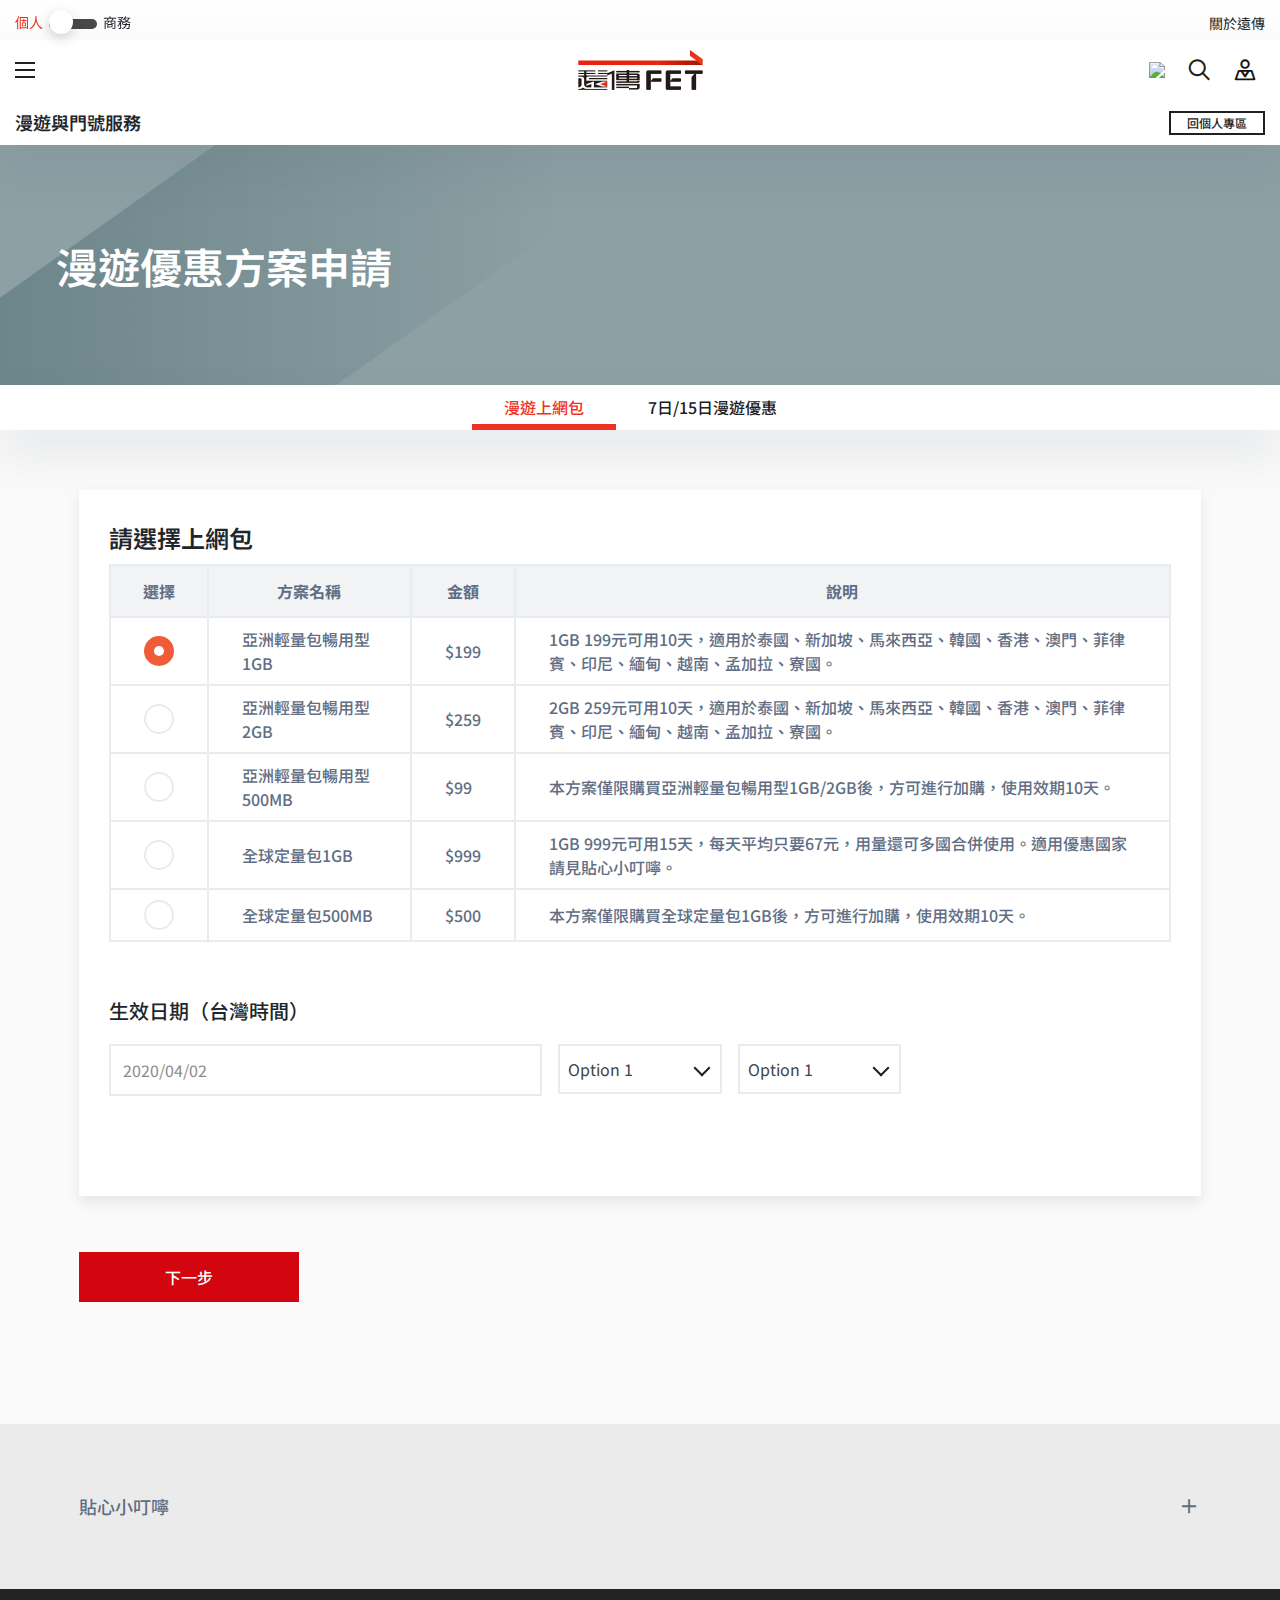
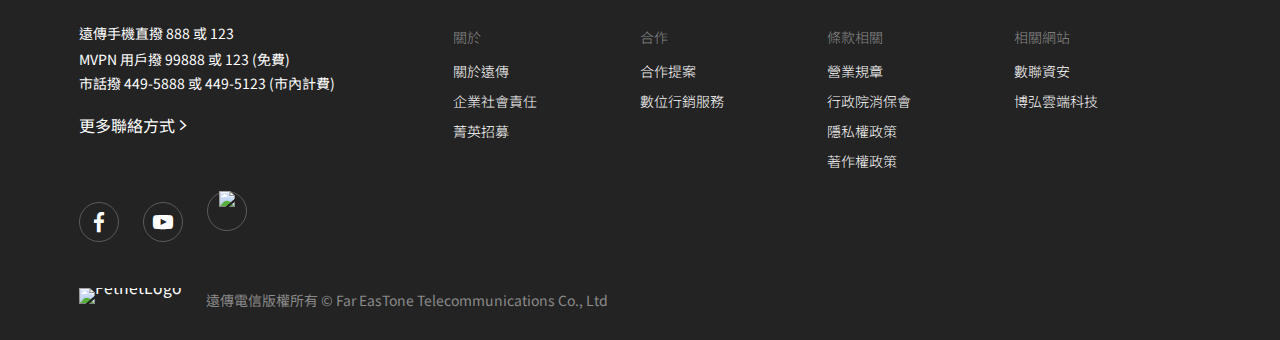
==== e-service/roamingApplyInitPage.html @ ac542a7b "add content" ====
<!DOCTYPE html>
<html lang="en">
  <head>
    <meta charset="UTF-8"/>
    <meta name="viewport" content="width=device-width, initial-scale=1.0"/>
    <meta http-equiv="X-UA-Compatible" content="ie=edge"/>
    <link rel="stylesheet" href="../css/lib.css"/>
    <link rel="stylesheet" href="../css/main.css"/>
    <link rel="stylesheet" href="../css/loader.css"/>
  </head>
  <body>
    <header style="" class="fui-header is-fixed">
      <div class="fui-control-bar">
        <div class="fui-container">
          <div class="left">
            <label class="fui-switch">
              <input type="checkbox" name="is_business" value="1"/>
              <div class="content"><span class="off">個人</span><span class="on">商務</span></div>
            </label>
          </div>
          <div class="right"><a href="/">關於遠傳</a></div>
        </div>
      </div>
      <nav role="navigation" aria-label="main navigation" class="fui-navbar has-shadow is-spaced">
        <div class="fui-container">
          <div class="fui-navbar-menu">
            <div class="navbar-left">
              <button id="menu-trigger" tabindex="0" class="menu-trigger"><span></span><span></span><span></span></button>
            </div>
            <div class="navbar-center"><a id="brand" href="/ebu/index" class="navbar-item brand"><img src="/resources/common/images/fetnet-logo.png" alt=""/></a></div>
            <div class="navbar-right">
              <button class="navbar-item d-none d-md-inline-block"><img src="./resources/common/images/e-store.svg" width="28"/></button>
              <button id="search-trigger" class="navbar-item"><i class="icon-search"></i></button>
              <div to="/index" class="navbar-item d-none d-md-inline-block">
                <div class="fui-dropdown is-right is-top">
                  <button aria-haspopup="true" aria-expanded="false" aria-label="&lt;i class=&quot;icon-member-ebu&quot;&gt;&lt;/i&gt;" class="fui-dropdown-item"><span><i class="icon-member-ebu"></i></span></button>
                  <div role="menu" tabindex="-1" class="fui-menu">
                    <div class="menu-wrapper"><a role="button" href="/ebu/business-login" class="fui-item active"><span class="content">企業登入</span></a><a role="button" href="/" class="fui-item active"><span class="content">企業郵件</span></a><a role="button" href="/" class="fui-item active"><span class="content">Office365</span></a><a role="button" href="/ebu/product/smart-wifi" class="fui-item active"><span class="content">企業光纖</span></a><a role="button" href="/" class="fui-item active"><span class="content">域名服務</span></a><a role="button" href="/" class="fui-item active"><span class="content">網路流量</span></a></div>
                  </div>
                </div>
              </div>
            </div>
          </div>
        </div>
      </nav>
      <div role="menu" tabindex="-1" aria-labelledby="search-trigger" class="fui-search-panel">
        <div class="fui-search-header">
          <div class="fui-container">
            <button class="close"><i class="icon-close"></i></button>
          </div>
        </div>
        <div class="fui-search-body">
          <div class="fui-container">
            <div class="MuiGrid-root MuiGrid-container MuiGrid-justify-xs-center">
              <div class="MuiGrid-root MuiGrid-item MuiGrid-grid-xs-12 MuiGrid-grid-sm-12 MuiGrid-grid-md-10">
                <div class="keyword-input-container">
                  <h2>想要找什麼？</h2>
                  <div style="width: 100%; position: relative;">
                    <div class="fui-input-group is-keyword">
                      <div class="fui-input">
                        <input role="combobox" aria-autocomplete="list" aria-expanded="false" autocomplete="off" type="text" placeholder="立即搜尋 IOT" value=""/>
                      </div>
                      <div class="fui-action">
                        <button class="fui-button is-primary"><span class="text">搜尋</span></button>
                      </div>
                    </div>
                  </div>
                </div>
                <div class="search-helper"><a href="/" class="search-item"><img src="/resources/common/images/feedback.png" alt="線上問題反應"/>
                    <div class="text">線上問題反應</div></a><a href="/ebu/help-center?tab=ebu" class="search-item"><img src="/resources/common/images/help-center.png" alt="幫助中心"/>
                    <div class="text">幫助中心</div></a><a href="/" class="search-item"><img src="/resources/common/images/5G.png" alt="5G 白皮書"/>
                    <div class="text">5G 白皮書</div></a></div>
                <h5 class="mb-2">常用關鍵字</h5><a role="button" href="/search?keyword=人力管理" class="fui-button is-label">人力管理</a><a role="button" href="/search?keyword=雲端辦公室" class="fui-button is-label">雲端辦公室</a><a role="button" href="/search?keyword=5G" class="fui-button is-label">5G</a><a role="button" href="/search?keyword=精準行銷" class="fui-button is-label">精準行銷</a><a role="button" href="/search?keyword=顧客關係管理" class="fui-button is-label">顧客關係管理</a><a role="button" href="/search?keyword=雲端儲存" class="fui-button is-label">雲端儲存</a><a role="button" href="/search?keyword=企業節費電話" class="fui-button is-label">企業節費電話</a><a role="button" href="/search?keyword=開店" class="fui-button is-label">開店</a><a role="button" href="/search?keyword=數位轉型" class="fui-button is-label">數位轉型</a><a role="button" href="/search?keyword=企業轉型" class="fui-button is-label">企業轉型</a><a role="button" href="/search?keyword=企業VPN" class="fui-button is-label">企業VPN</a><a role="button" href="/search?keyword=雲端整合" class="fui-button is-label">雲端整合</a><a role="button" href="/search?keyword=行動化平台" class="fui-button is-label">行動化平台</a><a role="button" href="/search?keyword=資訊安全" class="fui-button is-label">資訊安全</a>
              </div>
            </div>
          </div>
        </div>
        <div class="fui-search-footer"><a href="/">聯絡客服</a><span class="inline-divider"></span><a href="/">網站地圖</a></div>
      </div>
      <div role="menu" tabindex="-1" aria-labelledby="menu-trigger" class="fui-sidebar">
        <div class="sidebar-header">
          <div class="close"></div>
          <label class="fui-switch">
            <input type="checkbox" name="is_business" value="1"/>
            <div class="content"><span class="off">個人</span><span class="on">商務</span></div>
          </label>
        </div>
        <div class="user-section">
          <div class="avatar"><img src="/resources/common/images/ebu-avatar.png" alt="login-avatar"/></div><a href="/"><span class="subtitle">登入 / 註冊</span></a>
        </div>
        <div class="entrance">
          <div class="entrance-item"><a role="button" href="/">
              <div class="icon"><img src="/resources/common/images/office-365.png" alt="Office 365"/></div>
              <div class="text">Office 365</div></a></div>
          <div class="entrance-item"><a role="button" href="/ebu/product/smart-wifi">
              <div class="icon"><img src="/resources/common/images/optical-fiber.png" alt="企業光纖"/></div>
              <div class="text">企業光纖</div></a></div>
          <div class="entrance-item"><a role="button" href="/">
              <div class="icon"><img src="/resources/common/images/domain-name.png" alt="域名服務"/></div>
              <div class="text">域名服務</div></a></div>
          <div class="entrance-item"><a role="button" href="/">
              <div class="icon"><img src="/resources/common/images/network-traffic.png" alt="網路流量"/></div>
              <div class="text">網路流量</div></a></div>
        </div>
        <div class="menu">
          <div class="item is-collapse">
            <div class="menu-header">
              <div class="content">微型店家解決方案</div>
              <div class="action"><i class="icon-chevron-down"></i></div>
            </div>
            <div class="menu-content"><a href="//" to="//" class="fui-item">想擴展</a><a href="//" to="//" class="fui-item">想轉型</a><a href="//" to="//" class="fui-item">想省錢</a></div>
          </div>
          <div class="item is-collapse">
            <div class="menu-header">
              <div class="content">中型企業解決方案</div>
              <div class="action"><i class="icon-chevron-down"></i></div>
            </div>
            <div class="menu-content"><a href="/" class="fui-item">跨國零距離溝通</a><a href="/" class="fui-item">儲存成長中的資料</a><a href="/" class="fui-item">打造安全的數位環境</a><a href="/" class="fui-item">精準行銷理想的客戶</a></div>
          </div>
          <div class="item is-collapse">
            <div class="menu-header">
              <div class="content">大型企業解決方案</div>
              <div class="action"><i class="icon-chevron-down"></i></div>
            </div>
            <div class="menu-content"><a href="/" class="fui-item">企業上雲超靈活</a><a href="/" class="fui-item">企業資安再進化</a><a href="/" class="fui-item">萬物聯網現商機</a></div>
          </div>
          <div class="item is-collapse">
            <div class="menu-header">
              <div class="content">公部門解決方案</div>
              <div class="action"><i class="icon-chevron-down"></i></div>
            </div>
            <div class="menu-content"><a href="/" class="fui-item">構築樂活低碳智慧城市</a><a href="/" class="fui-item">用物聯網連結智慧政府</a><a href="/" class="fui-item">形塑資安的銅牆鐵壁</a></div>
          </div>
          <div class="item is-collapse">
            <div class="menu-header">
              <div class="content">產品與服務</div>
              <div class="action"><i class="icon-chevron-down"></i></div>
            </div>
            <div class="menu-content"><a href="/" class="fui-item">網路</a><a href="/ebu/product/call-service" class="fui-item">語音</a><a href="/" class="fui-item">行動電話</a><a href="/" class="fui-item">資訊安全</a><a href="/" class="fui-item">企業雲端</a><a href="/" class="fui-item">軟體應用</a></div>
          </div><a href="/ebu/tech" class="item">
            <div class="menu-header">
              <div class="content">趨勢觀點</div>
            </div></a>
          <div class="item is-collapse">
            <div class="menu-header">
              <div class="content">幫助中心</div>
              <div class="action"><i class="icon-chevron-down"></i></div>
            </div>
            <div class="menu-content"><a href="/help-center?tab=ebu" class="fui-item">總覽</a><a href="/help-center/ebu/download" class="fui-item">文件下載</a><a href="/help-center/ebu/service" class="fui-item">企客服務</a><a href="/help-center/ebu/faq" class="fui-item">常見問題</a><a href="/help-center?tab=contact" class="fui-item">聯絡我們</a></div>
          </div><a href="/" class="item">
            <div class="menu-header">
              <div class="content">5G</div>
            </div></a><a href="/ebu/promotion" class="item">
            <div class="menu-header">
              <div class="content">優惠</div>
            </div></a>
        </div>
        <div class="menu-footer">
          <div role="button" class="fui-item"><img src="/resources/common/images/success-case.png" alt="看更多成功案例"/><span class="content">看更多成功案例</span></div>
          <div role="button" class="fui-item"><img src="/resources/common/images/about-info.png" alt="關於遠傳"/><span class="content">關於遠傳</span></div><a role="button" href="/" class="fui-item"><img src="/resources/common/images/global.png" alt="English"/><span class="content">English</span></a>
        </div>
        <div class="section-promotion-5"><a href="/" style="background-image: url(&quot;/resources/ebu/images/ebu-medium-ad-01-600x260.jpg&quot;);">
            <div class="desktop">
              <h3>遠傳企業Office 365 輕享方案</h3>
              <h6>最殺的價格、超彈性的付費、完整雲端行動辦公 遠傳一次幫你搞定！</h6>
              <div class="promotion-button"><span class="text">了解 Office 365 輕享</span></div>
            </div>
            <div class="mobile">
              <h3>遠傳企業Office 365 輕享方案</h3>
              <h6>最殺的價格、超彈性的付費、完整雲端行動辦公 遠傳一次幫你搞定！</h6>
              <div class="promotion-button"><span class="text">了解 Office 365 輕享</span></div>
            </div></a></div>
      </div>
      <div role="menu" tabindex="-1" aria-labelledby="menu-trigger" class="fui-menu-container">
        <div class="fui-menu-header">
          <div class="fui-container"><a href="/ebu/index" class="navbar-item brand"><img src="/resources/common/images/fetnet-logo.png" alt=""/></a>
            <button class="close"><i class="icon-close"></i></button>
          </div>
        </div>
        <div class="fui-menu-body">
          <div class="fui-container">
            <div class="MuiGrid-root MuiGrid-container">
              <div class="MuiGrid-root menu-header MuiGrid-item MuiGrid-grid-md-2">
                <div class="menu-content">
                  <div class="list">
                    <div role="button" data-menu-index="0" class="fui-item paded is-active"><span class="content">解決方案</span></div>
                    <div role="button" data-menu-index="1" class="fui-item paded"><span class="content">產品與服務</span></div>
                    <div role="button" class="fui-item paded"><span class="content">趨勢觀點</span></div>
                    <div role="button" data-menu-index="3" class="fui-item paded"><span class="content">幫助中心</span></div>
                    <div role="button" class="fui-item paded"><span class="content">5G</span></div>
                    <div role="button" class="fui-item paded"><span class="content">優惠</span></div>
                  </div>
                </div>
                <div class="menu-action">
                  <div role="button" class="fui-item"><img src="/resources/common/images/success-case.png" alt="看更多成功案例"/><span class="content">看更多成功案例</span></div>
                </div>
              </div>
              <div data-menu-index="0" class="MuiGrid-root menu-body MuiGrid-item MuiGrid-grid-sm-10 MuiGrid-grid-md-8 MuiGrid-grid-lg-8 MuiGrid-grid-xl-8">
                <div class="menu-content">
                  <div class="MuiGrid-root MuiGrid-container MuiGrid-spacing-xs-2">
                    <div class="MuiGrid-root MuiGrid-item MuiGrid-grid-md-3">
                      <h6>微型店家</h6><a role="button" href="/content/ebu/tw/solution/micro-business/micro-business.html" class="fui-item item"><span class="content">頭家輕鬆配</span></a>
                    </div>
                    <div class="MuiGrid-root MuiGrid-item MuiGrid-grid-md-3">
                      <h6>中型企業</h6><a role="button" href="/content/ebu/tw/solution/enterprise-cloud-solution.html" class="fui-item item"><span class="content">雲端我最行</span></a><a role="button" href="/content/ebu/tw/solution/enterprise-aem-solution.html" class="fui-item item"><span class="content">通訊好夥伴</span></a><a role="button" href="/content/ebu/tw/solution/enterprise-solutions-service.html" class="fui-item item"><span class="content">智慧未來館</span></a><a role="button" href="/content/ebu/tw/solution/enterprise-data-service.html" class="fui-item item"><span class="content">數據領航家</span></a>
                    </div>
                    <div class="MuiGrid-root MuiGrid-item MuiGrid-grid-md-3">
                      <h6>大型企業</h6><a role="button" href="/content/ebu/tw/solution/large-enterprise/l3/large-enterprise-iot/IoT-intro.html" class="fui-item item"><span class="content">擁抱物聯網</span></a><a role="button" href="/content/ebu/tw/solution/enterprise-aem-solution.html" class="fui-item item"><span class="content">企業資通訊解決方案</span></a><a role="button" href="/content/ebu/tw/product/security/security_product-l31.html" class="fui-item item"><span class="content">企業資安金鐘罩</span></a><a role="button" href="/content/ebu/tw/solution/enterprise-cloud-solution.html" class="fui-item item"><span class="content">新世代雲端管理</span></a>
                    </div>
                    <div class="MuiGrid-root MuiGrid-item MuiGrid-grid-md-3">
                      <h6>公部門</h6><a role="button" href="/content/ebu/tw/solution/public-sector-solutions.html" class="fui-item item"><span class="content">打造智慧城市</span></a><a role="button" href="/content/ebu/tw/solution/large-enterprise/l3/large-enterprise-iot/IoT-intro.html" class="fui-item item"><span class="content">用物聯網連結智慧政府</span></a><a role="button" href="/content/ebu/tw/product/security/security_product-l31.html" class="fui-item item"><span class="content">形塑資安的銅牆鐵壁</span></a>
                    </div>
                  </div>
                  <div class="fui-card-container mt-5 pt-5">
                    <h6 class="mb-2">主題企劃</h6>
                    <div class="fui-cards four-card is-flat">
                      <div class="fui-card box is-blue"><a href="/ebu/solution" class="fui-card-action">
                          <div class="fui-card-caption">
                            <div class="icon"><img src="/resources/common/images/new-home.png" width="80" alt=""/></div>
                            <div class="fui-card-content">
                              <h4 class="fui-card-title">策劃您的第一間店</h4>
                            </div>
                          </div></a></div>
                      <div class="fui-card box is-business"><a href="#" class="fui-card-action">
                          <div class="fui-card-caption">
                            <div class="icon"><img src="/resources/common/images/smart-office.png" width="80" alt=""/></div>
                            <div class="fui-card-content">
                              <h4 class="fui-card-title">未來辦公室提案</h4>
                            </div>
                          </div></a></div>
                      <div class="fui-card box is-navy"><a href="#" class="fui-card-action">
                          <div class="fui-card-caption">
                            <div class="icon"><img src="/resources/common/images/aiot.png" width="80" alt=""/></div>
                            <div class="fui-card-content">
                              <h4 class="fui-card-title">大人物策略定製</h4>
                            </div>
                          </div></a></div>
                      <div class="fui-card box is-gray"><a href="#" class="fui-card-action">
                          <div class="fui-card-caption">
                            <div class="icon"><img src="/resources/common/images/5-g.png" width="80" alt=""/></div>
                            <div class="fui-card-content">
                              <h4 class="fui-card-title">5G試驗場域</h4>
                            </div>
                          </div></a></div>
                    </div>
                  </div>
                </div>
              </div>
              <div data-menu-index="1" class="MuiGrid-root menu-body MuiGrid-item MuiGrid-grid-sm-10 MuiGrid-grid-md-10 MuiGrid-grid-lg-8 MuiGrid-grid-xl-10 d-none">
                <div class="menu-content">
                  <div class="MuiGrid-root MuiGrid-container MuiGrid-spacing-xs-2">
                    <div class="MuiGrid-root mb-2 MuiGrid-item MuiGrid-grid-md-4">
                      <h6>行動服務</h6><a role="button" href="/content/ebu/tw/product/mobile_product/mobile_product-l3/volte/volte-vowifi-intro.html" class="fui-item item"><span class="content">VoLTE/VoWiFi商務一網通</span></a><a role="button" href="/content/ebu/tw/product/mobile_product/mobile_product-l3/mvpn/mvpn-intro.html" class="fui-item item"><span class="content">MVPN行動企業群組</span></a><a role="button" href="/content/ebu/tw/product/mobile_product/mobile_product-l3/wvpn.html" class="fui-item item"><span class="content">行動數據網路</span></a><a role="button" href="/content/ebu/tw/product/mobile_product/mobile_product-l3/fet-uc/fet-uc-intro.html" class="fui-item item"><span class="content">遠傳分享通</span></a><a role="button" href="/content/ebu/tw/product/mobile_product/mobile_product-l3/sms/sms-intro.html" class="fui-item item"><span class="content">企業簡訊</span></a><a role="button" href="/content/ebu/tw/sitemap.html" class="fui-item more"><span class="content">更多產品</span><span class="extra"><i class="icon-chevron-right"></i></span></a>
                    </div>
                    <div class="MuiGrid-root mb-2 MuiGrid-item MuiGrid-grid-md-4">
                      <h6>固網服務</h6><a role="button" href="/content/ebu/tw/product/broadband_product/broadband.html" class="fui-item item"><span class="content">寬頻上網</span></a><a role="button" href="/content/ebu/tw/product/broadband_product/voice.html" class="fui-item item"><span class="content">語音服務</span></a><a role="button" href="/content/ebu/tw/product/broadband_product/data-circuit.html" class="fui-item item"><span class="content">數據電路</span></a><a role="button" href="/content/ebu/tw/product/broadband_product/virtual-network2.html" class="fui-item item"><span class="content">虛擬網路</span></a><a role="button" href="/content/ebu/tw/product/broadband_product/network.html" class="fui-item item"><span class="content">網路服務</span></a><a role="button" href="/content/ebu/tw/sitemap.html" class="fui-item more"><span class="content">更多產品</span><span class="extra"><i class="icon-chevron-right"></i></span></a>
                    </div>
                    <div class="MuiGrid-root mb-2 MuiGrid-item MuiGrid-grid-md-4">
                      <h6>企業雲總覽</h6><a role="button" href="/content/ebu/tw/product/cloud_product/cloud/cloud-aws.html" class="fui-item item"><span class="content">遠傳AWS雲端服務</span></a><a role="button" href="/content/ebu/tw/product/cloud_product/cloud/cloud-bigdata/cloud-bigdata-intro.html" class="fui-item item"><span class="content">遠傳AWS-大數據服務</span></a><a role="button" href="/content/ebu/tw/product/cloud_product/cloud/cloud-devops/cloud-devops-intro.html" class="fui-item item"><span class="content">遠傳AWS-DevOps服務</span></a><a role="button" href="/content/ebu/tw/product/cloud_product/cloud/cloud-azure/cloud-azure-intro.html" class="fui-item item"><span class="content">遠傳Azure雲端服務</span></a><a role="button" href="/content/ebu/tw/product/cloud_product/cloud/cloud-azurestack/cloud-azurestack-intro.html" class="fui-item item"><span class="content">遠傳Azure Stack雲端服務</span></a><a role="button" href="/content/ebu/tw/sitemap.html" class="fui-item more"><span class="content">更多產品</span><span class="extra"><i class="icon-chevron-right"></i></span></a>
                    </div>
                    <div class="MuiGrid-root mb-2 MuiGrid-item MuiGrid-grid-md-4">
                      <h6>雲端軟體與應用</h6><a role="button" href="/content/ebu/tw/product/cloud_product/saas/office365/office365-intro.html" class="fui-item item"><span class="content">遠傳企業Office 365</span></a><a role="button" href="/content/ebu/tw/product/cloud_product/saas/cloud-confcall/cloud-confcall-intro.html" class="fui-item item"><span class="content">雲端電話/網路會議</span></a><a role="button" href="/content/ebu/tw/product/cloud_product/saas/cloud-safe/cloud-safe-intro.html" class="fui-item item"><span class="content">雲端資安保全</span></a><a role="button" href="/content/ebu/tw/product/cloud_product/saas/cloud-video/cloud-video-intro.html" class="fui-item item"><span class="content">視訊會議雲</span></a><a role="button" href="/content/ebu/tw/product/cloud_product/saas/cloud-soc/cloud-soc-intro.html" class="fui-item item"><span class="content">資安保全服務SOC</span></a><a role="button" href="/content/ebu/tw/sitemap.html" class="fui-item more"><span class="content">更多產品</span><span class="extra"><i class="icon-chevron-right"></i></span></a>
                    </div>
                    <div class="MuiGrid-root mb-2 MuiGrid-item MuiGrid-grid-md-4">
                      <h6>物聯網</h6><a role="button" href="/content/ebu/tw/product/IOT/IOT_L3/iot-motor/iot-motor-intro.html" class="fui-item item"><span class="content">智慧車聯</span></a><a role="button" href="/content/ebu/tw/product/IOT/IOT_L3/iot-building/iot-building-intro.html" class="fui-item item"><span class="content">智慧大樓</span></a><a role="button" href="/content/ebu/tw/product/IOT/IOT_L3/iot-light/iot-light-intro.html" class="fui-item item"><span class="content">智慧路燈</span></a><a role="button" href="/content/ebu/tw/product/IOT/IOT_L3/iot-parking/iot-parking-intro.html" class="fui-item item"><span class="content">智慧停車</span></a><a role="button" href="/content/ebu/tw/product/IOT/IOT_L3/iot-track/iot-track-intro.html" class="fui-item item"><span class="content">資產追蹤</span></a><a role="button" href="/content/ebu/tw/sitemap.html" class="fui-item more"><span class="content">更多產品</span><span class="extra"><i class="icon-chevron-right"></i></span></a>
                    </div>
                    <div class="MuiGrid-root mb-2 MuiGrid-item MuiGrid-grid-md-4">
                      <h6>資安服務</h6><a role="button" href="/content/ebu/tw/product/security/security_product-l31/security-pt/penetration-test-intro.html" class="fui-item item"><span class="content">滲透測試服務</span></a><a role="button" href="/content/ebu/tw/product/security/security_product-l31/security-vulnerability-assessment/vulnerability-assessment-intro.html" class="fui-item item"><span class="content">弱點掃描評估服務</span></a><a role="button" href="/content/ebu/tw/product/security/security_product-l31/security-cdn/security-cdn-intro.html" class="fui-item item"><span class="content">遠傳Akamai CDN服務</span></a><a role="button" href="/content/ebu/tw/product/security/security_product-l31/security-imperva-application/security-imperva-application-intro.html" class="fui-item item"><span class="content">遠傳Imperva Application Security服務</span></a><a role="button" href="/content/ebu/tw/product/security/security_product-l31/security-cloudwaf/cloud-waf-intro.html" class="fui-item item"><span class="content">遠傳雲端網頁應用防火牆服務</span></a><a role="button" href="/content/ebu/tw/sitemap.html" class="fui-item more"><span class="content">更多產品</span><span class="extra"><i class="icon-chevron-right"></i></span></a>
                    </div>
                  </div>
                </div>
              </div>
              <div data-menu-index="3" class="MuiGrid-root menu-body MuiGrid-item MuiGrid-grid-sm-10 MuiGrid-grid-md-10 MuiGrid-grid-lg-8 MuiGrid-grid-xl-10 d-none">
                <div class="menu-content">
                  <div class="MuiGrid-root MuiGrid-container MuiGrid-spacing-xs-2">
                    <div class="MuiGrid-root mb-2 MuiGrid-item MuiGrid-grid-md-4">
                      <h6>幫助中心</h6><a role="button" href="/ebu/help-center?tab=ebu" class="fui-item item"><span class="content">常見服務</span></a><a role="button" href="/" class="fui-item item"><span class="content">線上問題反應</span></a><a role="button" href="/ebu/help-center?tab=contact" class="fui-item item"><span class="content">聯絡我們</span></a><a role="button" href="/ebu/sitemap#help" class="fui-item more"><span class="content">更多幫助</span><span class="extra"><i class="icon-chevron-right"></i></span></a>
                    </div>
                    <div class="MuiGrid-root mb-2 MuiGrid-item MuiGrid-grid-md-4">
                      <h6>文件下載</h6><a role="button" href="/ebu/help-center/document" class="fui-item item"><span class="content">產品服務申請書</span></a><a role="button" href="/" class="fui-item item"><span class="content">產品服務費率</span></a><a role="button" href="/" class="fui-item item"><span class="content">企業解決方案手冊</span></a><a role="button" href="/" class="fui-item item"><span class="content">科技白皮書</span></a><a role="button" href="/ebu/sitemap#help" class="fui-item more"><span class="content">更多文件</span><span class="extra"><i class="icon-chevron-right"></i></span></a>
                    </div>
                    <div class="MuiGrid-root mb-2 MuiGrid-item MuiGrid-grid-md-4">
                      <h6>常見問題</h6><a role="button" href="/" class="fui-item item"><span class="content">遠傳物聯網</span></a><a role="button" href="/" class="fui-item item"><span class="content">雲端運算</span></a><a role="button" href="/" class="fui-item item"><span class="content">主機代管</span></a><a role="button" href="/" class="fui-item item"><span class="content">大寬頻企業光纖</span></a><a role="button" href="/ebu/sitemap#help" class="fui-item more"><span class="content">更多問題</span><span class="extra"><i class="icon-chevron-right"></i></span></a>
                    </div>
                  </div>
                </div>
              </div>
            </div>
            <div class="menu-extra">
              <div class="section-promotion-5"><a href="/" style="background-image: url(&quot;/resources/ebu/images/sidebar-promotion-demo.jpg&quot;);">
                  <div class="desktop">
                    <h3>遠傳企業Office 365 輕享方案</h3>
                    <h6>最殺的價格、超彈性的付費、完整雲端行動辦公 遠傳一次幫你搞定！</h6>
                    <div class="promotion-button"><span class="text">了解更多</span></div>
                  </div>
                  <div class="mobile">
                    <h3>遠傳企業Office 365 輕享方案</h3>
                    <h6>最殺的價格、超彈性的付費、完整雲端行動辦公 遠傳一次幫你搞定！</h6>
                    <div class="promotion-button"><span class="text">了解更多</span></div>
                  </div></a></div>
            </div>
          </div>
        </div>
      </div>
    </header>
    <main>
      <div class="fui-nav-anchor">
        <div class="fui-container">
          <div class="content">
            <div class="subtitle">漫遊與門號服務</div>
            <div class="page-anchor"></div>
          </div>
          <div class="extra"><a target="_self" href="/" class="fui-button is-secondary is-small"><span class="text">回個人專區</span></a></div>
        </div>
      </div>
      <section style="background-image: url(&quot;/resources/e-service/images/cbu-form-banner-1440-x-156.png&quot;);" class="fui-banner is-form">
        <div class="fui-container">
          <h1>漫遊優惠方案申請</h1>
        </div>
      </section>
      <div class="fui-nav-tab is-content-1">
        <div class="fui-container">
          <div class="content">
            <div class="subtitle"></div>
            <div class="fui-tab-container mobile-dropdown">
              <button class="display"><span>漫遊上網包</span><i class="icon-chevron-down"></i></button>
              <div style="height: 0px;" class="fui-menu">
                <div id="romain-tab" role="tablist" class="fui-tab">
                  <div style="width: 144px; left: 0px;" class="active-bar"></div><a id="tab-86-0" role="tab" aria-selected="true" href="e-service/roamingApplyInitPage..html#tab-1" class="fui-tab-item is-active">
                    <div>
                      <div class="text">漫遊上網包</div>
                    </div></a><a id="tab-86-1" role="tab" aria-selected="false" href="e-service/roamingApplyInitPage..html#tab-2" class="fui-tab-item">
                    <div>
                      <div class="text">7日/15日漫遊優惠</div>
                    </div></a>
                </div>
              </div>
            </div>
          </div>
          <div class="extra"></div>
        </div>
      </div>
      <section class="form-section">
        <div class="fui-container">
          <form>
            <div class="paper">
              <div class="form-group">
                <h4>請選擇上網包</h4>
                <div class="fui-table-response">
                  <table class="option-table">
                    <thead>
                      <tr>
                        <th>選擇</th>
                        <th>方案名稱</th>
                        <th>金額</th>
                        <th>說明</th>
                      </tr>
                    </thead>
                    <tbody>
                      <tr>
                        <td>
                          <label>
                            <input id="roaming-0" type="radio" name="roaming" value="1" checked=""/>
                            <div class="radio"></div>
                          </label>
                        </td>
                        <td>
                          <label for="roaming-0">亞洲輕量包暢用型1GB</label>
                        </td>
                        <td>
                          <label for="roaming-0">$199</label>
                        </td>
                        <td>
                          <label for="roaming-0">1GB 199元可用10天，適用於泰國、新加坡、馬來西亞、韓國、香港、澳門、菲律賓、印尼、緬甸、越南、孟加拉、寮國。</label>
                        </td>
                      </tr>
                      <tr>
                        <td>
                          <label>
                            <input id="roaming-1" type="radio" name="roaming" value="2"/>
                            <div class="radio"></div>
                          </label>
                        </td>
                        <td>
                          <label for="roaming-1">亞洲輕量包暢用型2GB</label>
                        </td>
                        <td>
                          <label for="roaming-1">$259</label>
                        </td>
                        <td>
                          <label for="roaming-1">2GB 259元可用10天，適用於泰國、新加坡、馬來西亞、韓國、香港、澳門、菲律賓、印尼、緬甸、越南、孟加拉、寮國。</label>
                        </td>
                      </tr>
                      <tr>
                        <td>
                          <label>
                            <input id="roaming-2" type="radio" name="roaming" value="3"/>
                            <div class="radio"></div>
                          </label>
                        </td>
                        <td>
                          <label for="roaming-2">亞洲輕量包暢用型500MB</label>
                        </td>
                        <td>
                          <label for="roaming-2">$99</label>
                        </td>
                        <td>
                          <label for="roaming-2">本方案僅限購買亞洲輕量包暢用型1GB/2GB後，方可進行加購，使用效期10天。</label>
                        </td>
                      </tr>
                      <tr>
                        <td>
                          <label>
                            <input id="roaming-3" type="radio" name="roaming" value="4"/>
                            <div class="radio"></div>
                          </label>
                        </td>
                        <td>
                          <label for="roaming-3">全球定量包1GB	</label>
                        </td>
                        <td>
                          <label for="roaming-3">$999</label>
                        </td>
                        <td>
                          <label for="roaming-3">1GB 999元可用15天，每天平均只要67元，用量還可多國合併使用。適用優惠國家請見貼心小叮嚀。</label>
                        </td>
                      </tr>
                      <tr>
                        <td>
                          <label>
                            <input id="roaming-4" type="radio" name="roaming" value="5"/>
                            <div class="radio"></div>
                          </label>
                        </td>
                        <td>
                          <label for="roaming-4">全球定量包500MB	</label>
                        </td>
                        <td>
                          <label for="roaming-4">$500</label>
                        </td>
                        <td>
                          <label for="roaming-4">本方案僅限購買全球定量包1GB後，方可進行加購，使用效期10天。</label>
                        </td>
                      </tr>
                    </tbody>
                  </table>
                </div>
              </div>
              <div class="form-group">
                <label class="required">生效日期（台灣時間）</label>
                <div class="row">
                  <div class="col-12 col-sm-12 col-md-5">
                    <input type="text" value="2020/04/02" class="with-datepicker"/>
                  </div>
                  <div class="col-6 col-sm-6 col-md-2">
                    <div class="fui-select">
                      <select name="address">
                        <option value="1" selected="">Option 1</option>
                        <option value="2">Option 2</option>
                      </select>
                    </div>
                  </div>
                  <div class="col-6 col-sm-6 col-md-2">
                    <div class="fui-select">
                      <select name="address">
                        <option value="1" selected="">Option 1</option>
                        <option value="2">Option 2</option>
                      </select>
                    </div>
                  </div>
                </div>
              </div>
            </div>
            <div class="page-action">
              <button type="submit" class="fui-button is-primary is-large">下一步</button>
            </div>
          </form>
        </div>
      </section>
      <section class="fui-section-collapse">
        <div class="fui-container">
          <div class="fui-collapse">
            <div role="button" class="collapse-header">貼心小叮嚀</div>
            <div style="height: 0px;" class="collapse-body">
              <article>【全球定量包】<br/>1. 『全球定量包』適用國家，請見「活動網頁」。<br/>2. 『全球定量包1GB』於用戶申辦並收到優惠生效簡訊後連續15日(連續360小時有效)享1GB優惠，若於到期日前上網優惠傳輸量已用完，將無法於該優惠適用國家繼續上網。可選擇申辦加價購服務，以回復上網功能。<br/>3. 全球定量包500MB為加價購產品，需購買1GB後才能進行加購。<br/>4. 全球定量包優惠方案一經啟動後，即收取方案全額費用，無法退費。申裝前，請先確認旅行目的地屬於優惠適用國家，以使用本優惠上網。<br/>5. 全球定量包優惠方案生效期間，上網量提前用完則方案等同提前到期將無法上網。方案終止後，未用完之上網量將歸零不得遞延。流量使用完畢即斷網，若經使用無法申請退費或取消，無比例分攤收費。<br/>6. 全球定量包加價購方式：當漫遊上網傳輸使用達70%及98%時，系統會發送提醒通知，可回傳簡訊直接購買500MB。收到簡訊回覆1，即可加購(回傳加購簡訊不收費)。加購方案將於原方案結束後自動生效(全球定量包15日)，到期後方案終止，未用完之傳輸量將歸零且不得要求遞延、折現或為其他主張。<br/>7. 以上優惠方案僅適用於特定漫遊國家，需使用漫遊行動上網才享優惠，於非優惠國家(含船舶、航空)使用漫遊上網服務依一般國際漫遊上網費率收費。<br/>8. 若於漫遊期間欲使用4G訊號，請先確認漫遊地有提供4G訊號，以及手機支援當地4G頻段。若您出國前已開啟門號的數據漫遊服務，於國外漫遊時，僅在手機上自行關閉行動數據或數據漫遊服務功能，仍可能因手機本身資料自動更新等因素，產生些微傳輸量而有數據漫遊費用。<br/>9. 國際漫遊上網服務計價方式，依據上傳與下載之資料傳輸量計收，為避免產生額外之漫遊上網費用，請關閉行動數據、漫遊上網及手機同步等功能。<br/>10. 因經營成本及其他相關因素之變動，遠傳保留修改或終止本優惠費率與優惠活動之權利，詳細費率、優惠費率適用期間及活動內容以遠傳網站公告為主。
                          【亞洲輕量包暢用型】<br/>1. 『亞洲輕量包暢用型』適用國家，請見「活動網頁」。<br/>2. 『亞洲輕量包暢用型1GB/2GB』於用戶申辦並收到優惠生效簡訊後連續10日(連續240小時有效)享1GB/2GB優惠，若於到期日前上網優惠傳輸量已用完，將無法於該優惠適用國家繼續上網。可選擇申辦加價購服務，以回復上網功能。<br/>3. 亞洲輕量包暢用型500MB為加價購產品，需購買1GB後才能進行加購。<br/>4. 亞洲輕量包暢用型優惠方案一經啟動後，即收取方案全額費用，無法退費。申裝前，請先確認旅行目的地屬於優惠適用國家，以使用本優惠上網。<br/>5. 亞洲輕量包暢用型優惠方案生效期間，上網量提前用完則方案等同提前到期將無法上網。方案終止後，未用完之上網量將歸零不得遞延。流量使用完畢即斷網，若經使用無法申請退費或取消，無比例分攤收費。<br/>6. 亞洲輕量包暢用型加價購方式：當漫遊上網傳輸使用達70%及98%時，系統會發送提醒通知，可回傳簡訊直接購買500MB。收到簡訊回覆1，即可加購(回傳加購簡訊不收費)。加購方案將於原方案結束後自動生效( 亞洲輕量包暢用型10日)，到期後方案終止，未用完之傳輸量將歸零且不得要求遞延、折現或為其他主張。<br/>7. 以上優惠方案僅適用於特定漫遊國家，需使用漫遊行動上網才享優惠，於非優惠國家(含船舶、航空)使用漫遊上網服務依一般國際漫遊上網費率收費。<br/>8. 若於漫遊期間欲使用4G訊號，請先確認漫遊地有提供4G訊號，以及手機支援當地4G頻段。若您出國前已開啟門號的數據漫遊服務，於國外漫遊時，僅在手機上自行關閉行動數據或數據漫遊服務功能，仍可能因手機本身資料自動更新等因素，產生些微傳輸量而有數據漫遊費用。<br/>9. 國際漫遊上網服務計價方式依據上傳與下載之資料傳輸量計收，為避免產生額外之漫遊上網費用，請關閉行動數據、漫遊上網及手機同步等功能。<br/>10. 因經營成本及其他相關因素之變動，遠傳保留修改或終止本優惠費率與優惠活動之權利，詳細費率、優惠費率適用期間及活動內容以遠傳網站公告為主。
              </article>
            </div>
          </div>
        </div>
      </section>
    </main>
    <footer class="fui-footer">
      <div class="fui-container">
        <div space="2" class="MuiGrid-root MuiGrid-container">
          <div class="MuiGrid-root MuiGrid-item MuiGrid-grid-xs-12 MuiGrid-grid-sm-12 MuiGrid-grid-md-4">
            <div>
              <p class="text-sm phone-promo mb-0">遠傳手機直撥 <em>888</em> 或 <em>123</em><br/></p>
              <p class="text-sm">MVPN 用戶撥 99888 或 123 (免費)<br/>              市話撥 449-5888 或 449-5123 (市內計費)</p>
            </div><a href="/content/ebu/tw/help-center/contact-us.html"><span class="text">更多聯絡方式</span><i class="icon-chevron-right"></i></a>
            <div class="social-links"><a href="https://www.facebook.com/fareastone/" to="https://www.facebook.com/fareastone/" role="button" class="socail-item"><i class="icon-facebook"></i></a><a href="https://www.youtube.com/channel/UCp0ZhOIM9JiiF-7Np3asKbg" to="https://www.youtube.com/channel/UCp0ZhOIM9JiiF-7Np3asKbg" role="button" class="socail-item"><i class="icon-youtube"></i></a><a href="https://www.youtube.com/channel/UCp0ZhOIM9JiiF-7Np3asKbg" to="https://www.youtube.com/channel/UCp0ZhOIM9JiiF-7Np3asKbg" role="button" class="socail-item"><img src="./resources/common/images/aishiteru.png" height="40"/></a></div>
          </div>
          <div class="MuiGrid-root MuiGrid-item MuiGrid-grid-xs-12 MuiGrid-grid-sm-12 MuiGrid-grid-md-8">
            <div space="1" class="MuiGrid-root MuiGrid-container">
              <div class="MuiGrid-root MuiGrid-item MuiGrid-grid-xs-12 MuiGrid-grid-sm-12 MuiGrid-grid-md-3">
                <div class="fui-collapse response-collapse">
                  <h6 role="button" class="collapse-header mobile-collapse-header">關於</h6>
                  <div role="menu" tabindex="-1" class="fui-menu mobile-collapse"><a href="https://www.fetnet.net/corporate/index.html" role="button" to="https://www.fetnet.net/corporate/index.html" class="fui-item"><span class="content">關於遠傳</span></a><a href="https://www.fetnet.net/corporate/SocietyManage.html" role="button" to="https://www.fetnet.net/corporate/SocietyManage.html" class="fui-item"><span class="content">企業社會責任</span></a><a href="https://www.fetnet.net/corporate/hr/index.html" role="button" to="https://www.fetnet.net/corporate/hr/index.html" class="fui-item"><span class="content">菁英招募</span></a></div>
                </div>
              </div>
              <div class="MuiGrid-root MuiGrid-item MuiGrid-grid-xs-12 MuiGrid-grid-sm-12 MuiGrid-grid-md-3">
                <div class="fui-collapse response-collapse">
                  <h6 role="button" class="collapse-header mobile-collapse-header">合作</h6>
                  <div role="menu" tabindex="-1" class="fui-menu mobile-collapse"><a href="https://www.fetnet.net/online_proposal/home.jsp" role="button" to="https://www.fetnet.net/online_proposal/home.jsp" class="fui-item"><span class="content">合作提案</span></a><a href="https://www.fetnet.net/mediad/" role="button" to="https://www.fetnet.net/mediad/" class="fui-item"><span class="content">數位行銷服務</span></a></div>
                </div>
              </div>
              <div class="MuiGrid-root MuiGrid-item MuiGrid-grid-xs-12 MuiGrid-grid-sm-12 MuiGrid-grid-md-3">
                <div class="fui-collapse response-collapse">
                  <h6 role="button" class="collapse-header mobile-collapse-header">條款相關</h6>
                  <div role="menu" tabindex="-1" class="fui-menu mobile-collapse"><a href="https://www.fetnet.net/corporate/FETnetRule.html" role="button" to="https://www.fetnet.net/corporate/FETnetRule.html" class="fui-item"><span class="content">營業規章</span></a><a href="https://cpc.ey.gov.tw/ " role="button" to="https://cpc.ey.gov.tw/ " class="fui-item"><span class="content">行政院消保會</span></a><a href="https://www.fetnet.net/information/privacy.html" role="button" to="https://www.fetnet.net/information/privacy.html" class="fui-item"><span class="content">隱私權政策</span></a><a href="https://www.fetnet.net/information/copyright.html" role="button" to="https://www.fetnet.net/information/copyright.html" class="fui-item"><span class="content">著作權政策</span></a></div>
                </div>
              </div>
              <div class="MuiGrid-root MuiGrid-item MuiGrid-grid-xs-12 MuiGrid-grid-sm-12 MuiGrid-grid-md-3">
                <div class="fui-collapse response-collapse">
                  <h6 role="button" class="collapse-header mobile-collapse-header">相關網站</h6>
                  <div role="menu" tabindex="-1" class="fui-menu mobile-collapse"><a href="https://www.issdu.com.tw/ " role="button" to="https://www.issdu.com.tw/ " class="fui-item"><span class="content">數聯資安</span></a><a href="https://www.nextlink.com.tw/" role="button" to="https://www.nextlink.com.tw/" class="fui-item"><span class="content">博弘雲端科技</span></a></div>
                </div>
              </div>
            </div>
          </div>
        </div>
        <div space="1" class="MuiGrid-root copyright MuiGrid-container">
          <div class="MuiGrid-root MuiGrid-item MuiGrid-grid-xs-12 MuiGrid-grid-sm-12 MuiGrid-grid-md-12"><a href="/content/ebu/tw/index/micro-business.html"><img src="./resources/common/images/fetnet-footer-logo.png" alt="FetnetLogo" height="30"/></a><span class="text-sm is-text-gray100">遠傳電信版權所有 © Far EasTone<span class="d-none d-md-inline"> Telecommunications Co., Ltd</span></span></div>
        </div>
      </div>
    </footer>
    <script src="../js/lib.js"></script>
    <script src="../js/app.js"></script>
  </body>
</html>
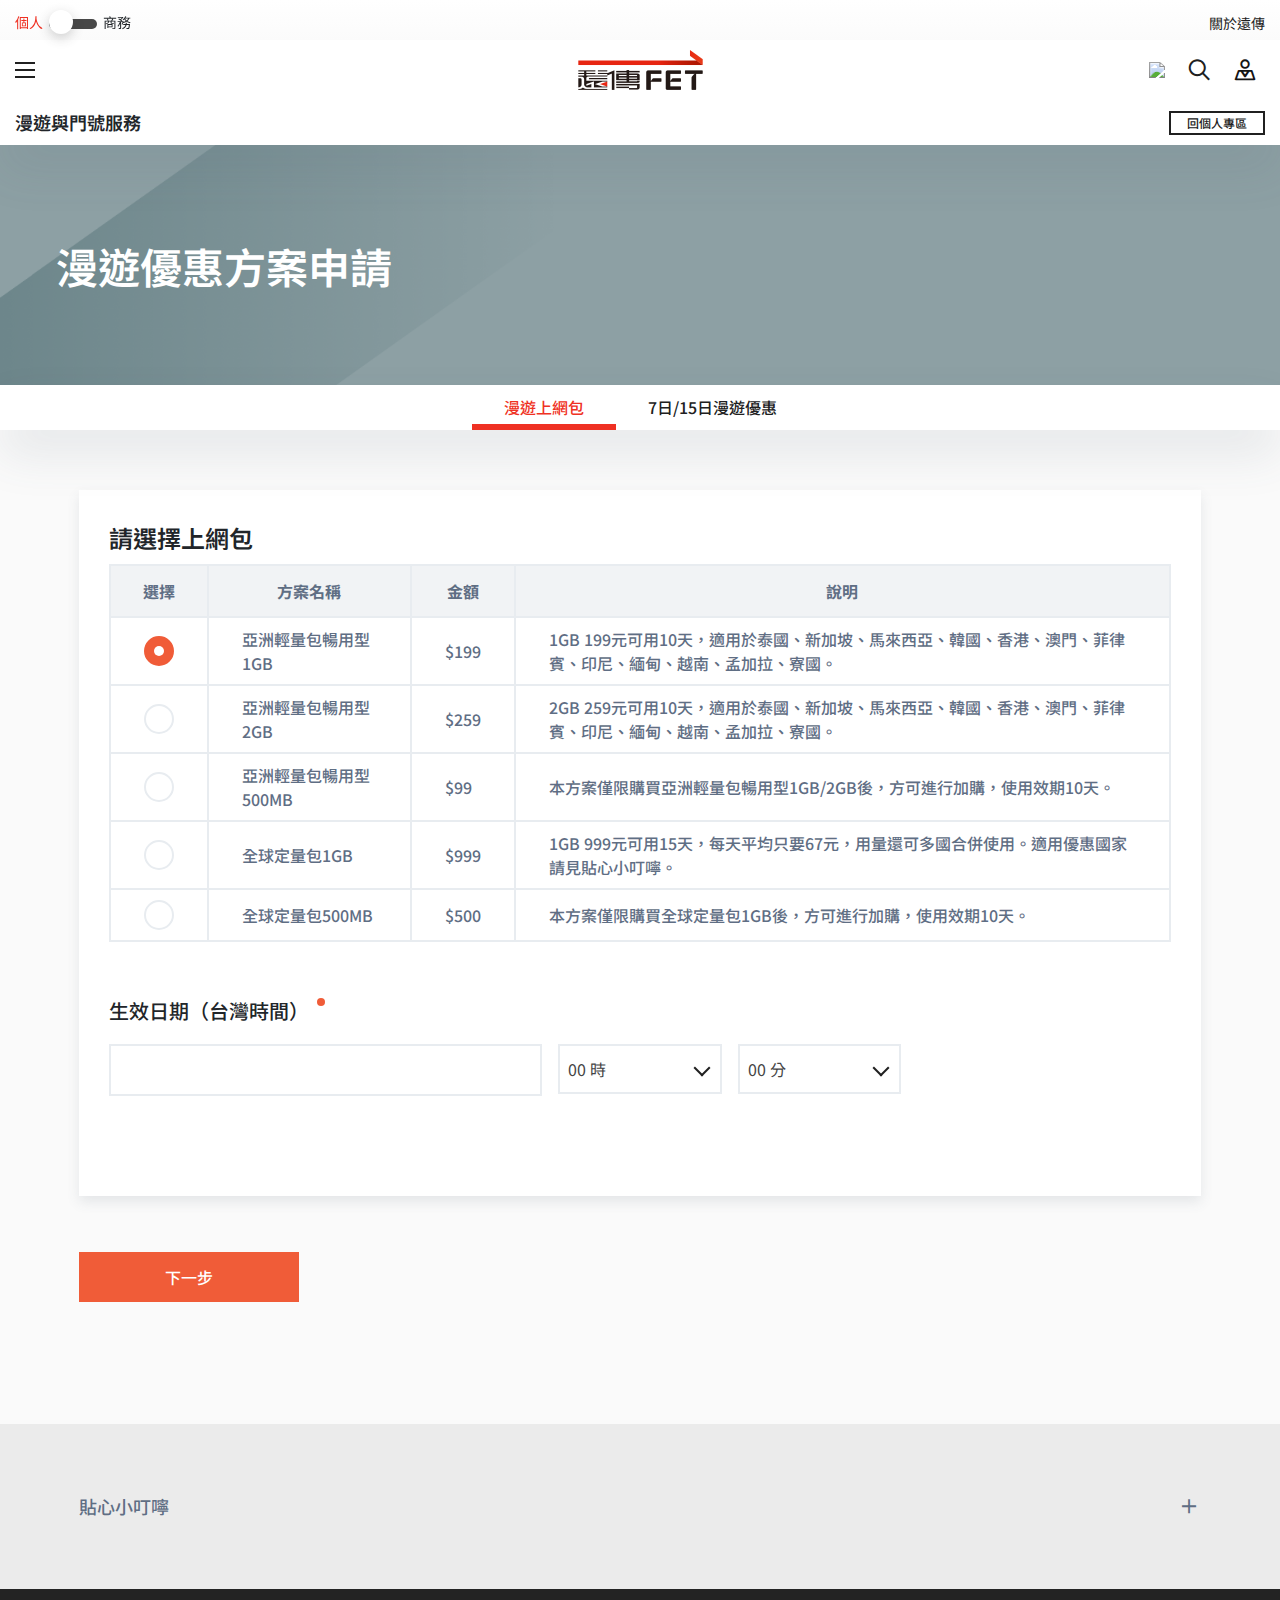
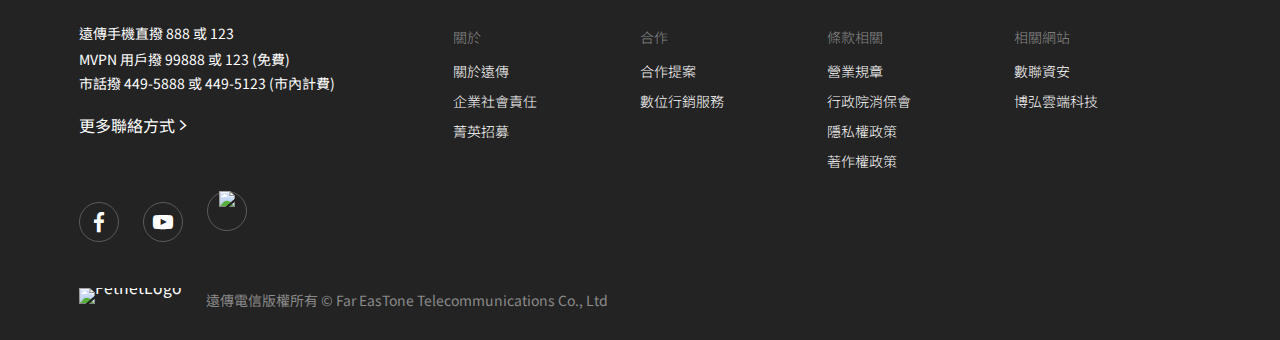
==== commit f2035206: "add content" ====
--- a/e-service/roamingApplyInitPage.html
+++ b/e-service/roamingApplyInitPage.html
@@ -450,21 +450,43 @@
                 <label class="required">生效日期（台灣時間）</label>
                 <div class="row">
                   <div class="col-12 col-sm-12 col-md-5">
-                    <input type="text" value="2020/04/02" class="with-datepicker"/>
+                    <input type="text" value="" class="with-datepicker"/>
                   </div>
                   <div class="col-6 col-sm-6 col-md-2">
                     <div class="fui-select">
                       <select name="address">
-                        <option value="1" selected="">Option 1</option>
-                        <option value="2">Option 2</option>
+                        <option value="00" selected="">00 時</option>
+                        <option value="01">01 時</option>
+                        <option value="02">02 時</option>
+                        <option value="03">03 時</option>
+                        <option value="04">04 時</option>
+                        <option value="05">05 時</option>
+                        <option value="06">06 時</option>
+                        <option value="07">07 時</option>
+                        <option value="08">08 時</option>
+                        <option value="09">09 時</option>
+                        <option value="10">10 時</option>
+                        <option value="11">11 時</option>
+                        <option value="12">12 時</option>
+                        <option value="13">13 時</option>
+                        <option value="14">14 時</option>
+                        <option value="15">15 時</option>
+                        <option value="16">16 時</option>
+                        <option value="17">17 時</option>
+                        <option value="18">18 時</option>
+                        <option value="19">19 時</option>
+                        <option value="20">20 時</option>
+                        <option value="21">21 時</option>
+                        <option value="22">22 時</option>
+                        <option value="23">23 時</option>
                       </select>
                     </div>
                   </div>
                   <div class="col-6 col-sm-6 col-md-2">
                     <div class="fui-select">
                       <select name="address">
-                        <option value="1" selected="">Option 1</option>
-                        <option value="2">Option 2</option>
+                        <option value="1" selected="">00 分</option>
+                        <option value="2">30 分</option>
                       </select>
                     </div>
                   </div>
@@ -472,16 +494,30 @@
               </div>
             </div>
             <div class="page-action">
-              <button type="submit" class="fui-button is-primary is-large">下一步</button>
+              <button class="fui-button is-primary is-large next">下一步</button>
             </div>
           </form>
+          <section class="passport-section">
+            <h4>為保護您個人資料的安全，請輸入門號登記者的證照號碼以購買商品</h4>
+            <div class="form-group">
+              <label class="required">證照號碼</label>
+              <input id="id" type="text" name="id" value="" placeholder="請輸入證照號碼"/>
+              <div class="info">
+                <p>身分說明：</p>
+                <p>個人戶：身分證字號</p>
+                <p>公司戶：統一編號或稅籍編號</p>
+                <p>外籍用戶：2018/12/31申辦-西元出生年月日+護照姓名前兩碼，2019/01/01申辦-護照號碼</p>
+              </div>
+            </div>
+            <button id="submit" class="fui-button is-primary is-large disabled">確認</button>
+          </section>
         </div>
       </section>
       <section class="fui-section-collapse">
         <div class="fui-container">
           <div class="fui-collapse">
             <div role="button" class="collapse-header">貼心小叮嚀</div>
-            <div style="height: 0px;" class="collapse-body">
+            <div class="collapse-body">
               <article>【全球定量包】<br/>1. 『全球定量包』適用國家，請見「活動網頁」。<br/>2. 『全球定量包1GB』於用戶申辦並收到優惠生效簡訊後連續15日(連續360小時有效)享1GB優惠，若於到期日前上網優惠傳輸量已用完，將無法於該優惠適用國家繼續上網。可選擇申辦加價購服務，以回復上網功能。<br/>3. 全球定量包500MB為加價購產品，需購買1GB後才能進行加購。<br/>4. 全球定量包優惠方案一經啟動後，即收取方案全額費用，無法退費。申裝前，請先確認旅行目的地屬於優惠適用國家，以使用本優惠上網。<br/>5. 全球定量包優惠方案生效期間，上網量提前用完則方案等同提前到期將無法上網。方案終止後，未用完之上網量將歸零不得遞延。流量使用完畢即斷網，若經使用無法申請退費或取消，無比例分攤收費。<br/>6. 全球定量包加價購方式：當漫遊上網傳輸使用達70%及98%時，系統會發送提醒通知，可回傳簡訊直接購買500MB。收到簡訊回覆1，即可加購(回傳加購簡訊不收費)。加購方案將於原方案結束後自動生效(全球定量包15日)，到期後方案終止，未用完之傳輸量將歸零且不得要求遞延、折現或為其他主張。<br/>7. 以上優惠方案僅適用於特定漫遊國家，需使用漫遊行動上網才享優惠，於非優惠國家(含船舶、航空)使用漫遊上網服務依一般國際漫遊上網費率收費。<br/>8. 若於漫遊期間欲使用4G訊號，請先確認漫遊地有提供4G訊號，以及手機支援當地4G頻段。若您出國前已開啟門號的數據漫遊服務，於國外漫遊時，僅在手機上自行關閉行動數據或數據漫遊服務功能，仍可能因手機本身資料自動更新等因素，產生些微傳輸量而有數據漫遊費用。<br/>9. 國際漫遊上網服務計價方式，依據上傳與下載之資料傳輸量計收，為避免產生額外之漫遊上網費用，請關閉行動數據、漫遊上網及手機同步等功能。<br/>10. 因經營成本及其他相關因素之變動，遠傳保留修改或終止本優惠費率與優惠活動之權利，詳細費率、優惠費率適用期間及活動內容以遠傳網站公告為主。
                           【亞洲輕量包暢用型】<br/>1. 『亞洲輕量包暢用型』適用國家，請見「活動網頁」。<br/>2. 『亞洲輕量包暢用型1GB/2GB』於用戶申辦並收到優惠生效簡訊後連續10日(連續240小時有效)享1GB/2GB優惠，若於到期日前上網優惠傳輸量已用完，將無法於該優惠適用國家繼續上網。可選擇申辦加價購服務，以回復上網功能。<br/>3. 亞洲輕量包暢用型500MB為加價購產品，需購買1GB後才能進行加購。<br/>4. 亞洲輕量包暢用型優惠方案一經啟動後，即收取方案全額費用，無法退費。申裝前，請先確認旅行目的地屬於優惠適用國家，以使用本優惠上網。<br/>5. 亞洲輕量包暢用型優惠方案生效期間，上網量提前用完則方案等同提前到期將無法上網。方案終止後，未用完之上網量將歸零不得遞延。流量使用完畢即斷網，若經使用無法申請退費或取消，無比例分攤收費。<br/>6. 亞洲輕量包暢用型加價購方式：當漫遊上網傳輸使用達70%及98%時，系統會發送提醒通知，可回傳簡訊直接購買500MB。收到簡訊回覆1，即可加購(回傳加購簡訊不收費)。加購方案將於原方案結束後自動生效( 亞洲輕量包暢用型10日)，到期後方案終止，未用完之傳輸量將歸零且不得要求遞延、折現或為其他主張。<br/>7. 以上優惠方案僅適用於特定漫遊國家，需使用漫遊行動上網才享優惠，於非優惠國家(含船舶、航空)使用漫遊上網服務依一般國際漫遊上網費率收費。<br/>8. 若於漫遊期間欲使用4G訊號，請先確認漫遊地有提供4G訊號，以及手機支援當地4G頻段。若您出國前已開啟門號的數據漫遊服務，於國外漫遊時，僅在手機上自行關閉行動數據或數據漫遊服務功能，仍可能因手機本身資料自動更新等因素，產生些微傳輸量而有數據漫遊費用。<br/>9. 國際漫遊上網服務計價方式依據上傳與下載之資料傳輸量計收，為避免產生額外之漫遊上網費用，請關閉行動數據、漫遊上網及手機同步等功能。<br/>10. 因經營成本及其他相關因素之變動，遠傳保留修改或終止本優惠費率與優惠活動之權利，詳細費率、優惠費率適用期間及活動內容以遠傳網站公告為主。
               </article>
@@ -536,5 +572,6 @@
     </footer>
     <script src="../js/lib.js"></script>
     <script src="../js/app.js"></script>
+    <script src="../js/roamingApplyPage.js"></script>
   </body>
 </html>--- a/css/main.css
+++ b/css/main.css
@@ -3912,6 +3912,17 @@
 }
 .form-group .row div[class*='col'] {
   margin-bottom: 16px;
+}
+.form-group .required::after {
+  content: "";
+  display: inline-block;
+  width: 8px;
+  height: 8px;
+  border-radius: 4px;
+  background: #f05c38;
+  vertical-align: middle;
+  margin-left: 8px;
+  margin-top: -24px;
 }
 @media screen and (min-width: 600px) {
   .form-group.two-buttons {
@@ -7228,7 +7239,7 @@
   z-index: 2;
 }
 .fui-banner.is-e-service .fui-card {
-  background: #FFFFFF;
+  background: #fff;
 }
 @media screen and (min-width: 961px) {
   .fui-banner.is-e-service {
@@ -7325,6 +7336,26 @@
   }
 }
 
+section.passport-section {
+  display: none;
+}
+section.passport-section.validated {
+  display: block;
+}
+section.passport-section h4 {
+  margin-bottom: 30px;
+}
+section.passport-section input#id {
+  max-width: 490px;
+  margin-bottom: 12px;
+  min-width: auto;
+}
+section.passport-section .info p {
+  line-height: 1.75;
+  margin-bottom: 0;
+  color: #5f6e84;
+}
+
 section.form-section {
   z-index: 2;
 }
@@ -7355,7 +7386,7 @@
 }
 
 .paper {
-  background: #FFFFFF;
+  background: #fff;
   padding: 30px 12px;
   margin-bottom: 12px;
   box-shadow: 0 6px 12px 0 rgba(75, 88, 105, 0.12);
@@ -7623,7 +7654,7 @@
 
 section.fui-corp-content {
   background: #5F6E84;
-  color: #FFFFFF;
+  color: #fff;
   text-align: center;
   background-attachment: fixed;
   background-image: url(/resources/product/images/bg-corp.png);
@@ -8066,7 +8097,7 @@
     max-width: 62vw;
   }
   .fui-ebu.fui-banner .fui-tab-container .fui-tab-body .tab-content .action .is-secondary {
-    background-color: #FFFFFF;
+    background-color: #fff;
   }
 
   .fui-banner .fui-tab-container .fui-tab-body .fui-tab-pane a.fui-button {
@@ -8432,8 +8463,8 @@
   margin: 6px 0 0;
 }
 .fui-footer-promo .promotion-container > * .promotion-button {
-  border: 2px solid #FFFFFF;
-  color: #FFFFFF;
+  border: 2px solid #fff;
+  color: #fff;
   margin: 8px 0;
   padding: 0 8px;
   line-height: 36px;
@@ -8454,7 +8485,7 @@
 .fui-footer-promo > a:link,
 .fui-footer-promo > a:visited {
   display: flex;
-  color: #FFFFFF;
+  color: #fff;
   width: 100%;
   padding: 30px 14px;
   min-height: 156px;
@@ -8463,7 +8494,7 @@
 }
 .fui-footer-promo > a:link:hover,
 .fui-footer-promo > a:visited:hover {
-  color: #FFFFFF;
+  color: #fff;
   opacity: 1 !important;
 }
 @media screen and (min-width: 768px) {
@@ -8573,7 +8604,7 @@
 }
 .fui-input-group.is-keyword .fui-input input {
   height: 40px;
-  border: solid 2px #FFFFFF;
+  border: solid 2px #fff;
   padding-right: 120px;
 }
 .fui-input-group.is-keyword .fui-input .reset {
@@ -8607,7 +8638,7 @@
   position: absolute;
   width: 100%;
   top: 100%;
-  background: #FFFFFF;
+  background: #fff;
   box-shadow: 0 12px 15px 0 rgba(32, 32, 32, 0.3);
   z-index: 9;
   display: block;
@@ -8807,7 +8838,7 @@
 }
 
 .fui-search-filter {
-  background: #FFFFFF;
+  background: #fff;
 }
 .fui-search-filter .fui-container {
   padding: 0;
@@ -9140,7 +9171,7 @@
 a.fui-button:visited.is-arrow.is-reverse::after,
 button.fui-button.is-arrow.is-reverse::after,
 .fui-button.is-arrow.is-reverse::after {
-  color: #FFFFFF;
+  color: #fff;
 }
 a.fui-button.is-arrow .text,
 a.fui-button:link.is-arrow .text,
@@ -9165,7 +9196,7 @@
 .fui-button.is-arrow.is-reverse.hover,
 .fui-button.is-arrow.is-reverse:hover,
 .fui-button.is-arrow.is-reverse:active {
-  color: #FFFFFF;
+  color: #fff;
 }
 a.fui-button.is-arrow.hover, a.fui-button.is-arrow:hover, a.fui-button.is-arrow:active,
 a.fui-button:link.is-arrow.hover,
@@ -9246,7 +9277,7 @@
 .fui-button.is-tag.hover,
 .fui-button.is-tag:active,
 .fui-button.is-tag:hover {
-  color: #FFFFFF;
+  color: #fff;
   background: #5F6E84;
 }
 a.fui-button.is-label,
@@ -9260,7 +9291,7 @@
   border: solid 2px #d6d6d6;
   margin-right: 6px;
   margin-bottom: 6px;
-  background: #FFFFFF;
+  background: #fff;
   color: #202020;
   font-size: 0.875rem;
   height: 30px;
@@ -9286,7 +9317,7 @@
 button.fui-button.is-label.is-reverse,
 .fui-button.is-label.is-reverse {
   color: #5F6E84;
-  background: #FFFFFF;
+  background: #fff;
   border: 0;
   font-size: 0.875rem;
   height: 36px;
@@ -9401,7 +9432,7 @@
 button.fui-button.is-large.is-secondary.is-reverse:active,
 .fui-button.is-large.is-secondary.is-reverse:hover,
 .fui-button.is-large.is-secondary.is-reverse:active {
-  border-color: #FFFFFF;
+  border-color: #fff;
 }
 a.fui-button.is-large::after,
 a.fui-button:link.is-large::after,
@@ -9452,7 +9483,7 @@
 button.fui-button.is-primary,
 .fui-button.is-primary {
   color: #FFF;
-  background: #D3060F;
+  background: #f05c38;
 }
 a.fui-button.is-primary.hover, a.fui-button.is-primary:hover, a.fui-button.is-primary:active,
 a.fui-button:link.is-primary.hover,
@@ -9475,7 +9506,7 @@
 button.fui-button.is-primary.is-reverse,
 .fui-button.is-primary.is-reverse {
   color: #202020;
-  background: #FFFFFF;
+  background: #fff;
 }
 a.fui-button.is-primary.is-reverse.is-large,
 a.fui-button:link.is-primary.is-reverse.is-large,
@@ -9561,9 +9592,9 @@
 .fui-button.is-secondary.is-reverse:not(.is-small):hover::after,
 .fui-button.is-secondary.is-reverse:active .text,
 .fui-button.is-secondary.is-reverse:not(.is-small):active::after {
-  color: #FFFFFF;
+  color: #fff;
   background: none;
-  border-color: #FFFFFF !important;
+  border-color: #fff !important;
 }
 a.fui-button.is-secondary.is-reverse .text, a.fui-button.is-secondary.is-reverse .text .text, a.fui-button.is-secondary.is-reverse:not(.is-small)::after .text, a.fui-button.is-secondary.is-reverse:hover .text .text, a.fui-button.is-secondary.is-reverse:not(.is-small):hover::after .text, a.fui-button.is-secondary.is-reverse:active .text .text, a.fui-button.is-secondary.is-reverse:not(.is-small):active::after .text,
 a.fui-button:link.is-secondary.is-reverse .text,
@@ -9594,7 +9625,7 @@
 .fui-button.is-secondary.is-reverse:not(.is-small):hover::after .text,
 .fui-button.is-secondary.is-reverse:active .text .text,
 .fui-button.is-secondary.is-reverse:not(.is-small):active::after .text {
-  color: #FFFFFF;
+  color: #fff;
 }
 a.fui-button.is-secondary.is-reverse:hover, a.fui-button.is-secondary.is-reverse:active,
 a.fui-button:link.is-secondary.is-reverse:hover,
@@ -9788,7 +9819,7 @@
 }
 .fui-card .fui-card-action:hover .fui-button.is-arrow.is-reverse,
 .fui-card .fui-card-action:active .fui-button.is-arrow.is-reverse {
-  color: #FFFFFF;
+  color: #fff;
 }
 
 .related-keyword button.fui-button.is-tag,
@@ -10464,10 +10495,10 @@
   background: #4F5E72;
 }
 .fui-panel.is-collapse .fui-collapse-body * {
-  color: #FFFFFF;
+  color: #fff;
 }
 .fui-panel.is-collapse .fui-collapse-body .text {
-  color: #FFFFFF !important;
+  color: #fff !important;
 }
 .fui-panel.is-collapse .fui-collapse-body .fui-panel-title {
   margin-top: 60px;
@@ -10566,7 +10597,7 @@
   padding: 30px;
 }
 .fui-panel.is-collapse .fui-collapse-body {
-  color: #FFFFFF;
+  color: #fff;
   padding: 0;
   background: #5F6E84 url(/resources/common/images/darkgray-style-2.png) repeat-y left top;
   background-size: 100% auto;
@@ -10880,7 +10911,7 @@
   position: absolute;
   left: 0;
   top: 0;
-  color: #FFFFFF;
+  color: #fff;
   height: 30px;
   padding: 0 10px 0 12px;
   line-height: 28px;
@@ -10950,7 +10981,7 @@
   width: 100%;
 }
 .fui-card.is-simple .fui-card-caption {
-  background: #FFFFFF;
+  background: #fff;
   min-height: 0;
 }
 .fui-card.is-simple .fui-card-caption .fui-card-content {
@@ -10985,7 +11016,7 @@
 .fui-card.is-collapse {
   display: inline-block;
   flex-direction: column;
-  background: #FFFFFF;
+  background: #fff;
   margin-bottom: 12px;
 }
 .fui-card.is-collapse .fui-card-image {
@@ -11366,7 +11397,7 @@
 .fui-card.is-video .fui-card-image::before {
   width: 60px;
   height: 60px;
-  background: #FFFFFF;
+  background: #fff;
   opacity: 0.84;
   border-radius: 30px;
   box-shadow: 0 11px 48px 0 rgba(32, 32, 32, 0.3);
@@ -11375,7 +11406,7 @@
   left: 20px;
   width: 0;
   height: 0;
-  border-left: 16px solid #D3060F;
+  border-left: 16px solid #f05c38;
   border-top: 12px solid transparent;
   border-bottom: 12px solid transparent;
   border-right: 16px solid transparent;
@@ -11802,13 +11833,13 @@
 .fui-nav-anchor.is-fixed .fui-button.is-secondary.is-small {
   display: block !important;
   opacity: 1;
-  color: #FFFFFF;
+  color: #fff;
   background: #EF3123;
   border-color: #EF3123;
 }
 .fui-nav-tab.is-fixed .fui-button.is-secondary.is-small:hover .text,
 .fui-nav-anchor.is-fixed .fui-button.is-secondary.is-small:hover .text {
-  color: #FFFFFF;
+  color: #fff;
 }
 .fui-nav-tab.is-fixed + .fui-tab-pane,
 .fui-nav-anchor.is-fixed + .fui-tab-pane {
@@ -11930,7 +11961,7 @@
 .fui-nav-tab.is-box-tab .fui-tab {
   width: 100%;
   box-shadow: 0 24px 48px 0 rgba(75, 88, 105, 0.12);
-  background-image: linear-gradient(to bottom, #FFFFFF, #f5f5f5);
+  background-image: linear-gradient(to bottom, #fff, #f5f5f5);
 }
 .fui-nav-tab.is-box-tab .fui-tab .active-bar {
   display: none;
@@ -12007,7 +12038,7 @@
 }
 .fui-section-tab .fui-tab .fui-tab-item.is-active {
   color: #202020;
-  background: #FFFFFF;
+  background: #fff;
 }
 .fui-section-tab .fui-tab-body .fui-tab-pane {
   padding: 30px;
@@ -12107,8 +12138,8 @@
   margin: auto;
   width: 12px;
   height: 7px;
-  border-left: solid 3px #D3060F;
-  border-bottom: solid 3px #D3060F;
+  border-left: solid 3px #f05c38;
+  border-bottom: solid 3px #f05c38;
   transform: rotate(-45deg);
   background-color: none !important;
 }
@@ -12213,7 +12244,7 @@
     position: relative;
     padding: 0;
     height: 45px;
-    background: #FFFFFF;
+    background: #fff;
     box-shadow: 0 24px 48px 0 rgba(75, 88, 105, 0.12);
   }
   .fui-nav-anchor .fui-container {
@@ -12264,7 +12295,7 @@
     position: relative;
     top: 0px;
     height: 45px;
-    background: #FFFFFF;
+    background: #fff;
     box-shadow: 0 24px 48px 0 rgba(75, 88, 105, 0.12);
   }
   .fui-nav-tab.is-box-tab {
@@ -12495,7 +12526,7 @@
   min-height: 170px;
   height: 170px;
   background-color: #D6D6D6;
-  color: #FFFFFF;
+  color: #fff;
   background-size: cover;
   background-position: center;
 }
@@ -12604,7 +12635,7 @@
   opacity: 0;
 }
 .fui-banner.is-product .slick-slider ul.slick-dots li.slick-active {
-  background-color: #FFFFFF;
+  background-color: #fff;
 }
 .fui-banner.is-product .slick-slider .slick-slide,
 .fui-banner.is-product .slick-slider .slick-slide > div {
@@ -12648,7 +12679,7 @@
   max-width: 620px;
   bottom: auto;
   padding: 46px 15px 0 15px;
-  color: #FFFFFF;
+  color: #fff;
   top: 46px;
 }
 .fui-banner.is-product .caption::before {
@@ -12958,7 +12989,7 @@
   float: right;
 }
 .fui-dropdown.is-reverse .fui-dropdown-item {
-  color: #FFFFFF;
+  color: #fff;
 }
 .fui-dropdown.is-border {
   display: inline-block;
@@ -12989,7 +13020,7 @@
   position: absolute;
   min-width: 130px;
   width: 100%;
-  background: #FFFFFF;
+  background: #fff;
   padding: 0;
   display: none;
 }
@@ -13047,7 +13078,7 @@
   background: none;
   display: block;
   margin: auto;
-  color: #D3060F;
+  color: #f05c38;
   text-align: center;
   font-size: 16px;
   font-family: icomoon !important;
@@ -13233,6 +13264,7 @@
 }
 .fui-collapse.is-open .collapse-body {
   margin-bottom: 36px;
+  height: auto;
 }
 .fui-collapse.is-open > .mobile-collapse {
   display: block;
@@ -13304,7 +13336,7 @@
 section.fui-banner.is-solution .caption {
   position: absolute;
   width: 100%;
-  color: #FFFFFF;
+  color: #fff;
   bottom: 68px;
   height: 270px;
   z-index: 7;
@@ -14174,10 +14206,10 @@
   padding-left: 0;
 }
 section.fui-breadcrumb-container ul.fui-breadcrumb.is-white li::after {
-  background: #FFFFFF;
+  background: #fff;
 }
 section.fui-breadcrumb-container ul.fui-breadcrumb.is-white li a {
-  color: #FFFFFF;
+  color: #fff;
 }
 
 .fui-nav-tab + .fui-breadcrumb-container,
@@ -14379,8 +14411,8 @@
   padding: 30px 24px;
 }
 .section-promotion-5 .mobile .promotion-button {
-  color: #FFFFFF;
-  border-color: #FFFFFF;
+  color: #fff;
+  border-color: #fff;
 }
 .section-promotion-5 .promotion-button {
   border: 2px solid #202020;
@@ -14397,16 +14429,16 @@
   .section-promotion-5 {
     width: 100%;
     height: auto;
-    color: #FFFFFF;
+    color: #fff;
     background-size: cover;
   }
   .section-promotion-5 .fui-button.is-secondary {
-    border-color: #FFFFFF;
-    color: #FFFFFF;
+    border-color: #fff;
+    color: #fff;
   }
   .section-promotion-5 .fui-button.is-secondary:hover {
-    border-color: #FFFFFF;
-    background: #FFFFFF;
+    border-color: #fff;
+    background: #fff;
     color: #4B5869;
   }
   .section-promotion-5::after {
@@ -14798,7 +14830,7 @@
   display: block;
   width: 10px;
   height: 10px;
-  color: #FFFFFF;
+  color: #fff;
   top: 8px;
   left: 8px;
   opacity: 0;
@@ -14825,7 +14857,7 @@
   opacity: 1;
 }
 .checkbox input:checked + .content::after {
-  color: #FFFFFF;
+  color: #fff;
   opacity: 1;
   transform: scale(1);
 }
@@ -15140,7 +15172,7 @@
   top: 16px;
   left: 16px;
   border-radius: 8px;
-  background: #FFFFFF;
+  background: #fff;
   opacity: 0;
   transform: scale(0);
   transform-origin: 50%;
@@ -15310,7 +15342,7 @@
   white-space: nowrap;
 }
 .has-more-tab .tab-wrapper .active {
-  color: #D3060F;
+  color: #f05c38;
   border-bottom: 6px solid #EF3123;
 }
 .has-more-tab .tab {
@@ -15324,7 +15356,7 @@
   transition: all 0.5s;
 }
 .has-more-tab .tab:hover {
-  color: #D3060F;
+  color: #f05c38;
 }
 .has-more-tab .fui-dropdown {
   flex: 1 1 auto;
@@ -15347,7 +15379,7 @@
   transition: all 0.5s;
 }
 .has-more-tab .fui-dropdown button:hover span, .has-more-tab .fui-dropdown button:hover i {
-  color: #D3060F;
+  color: #f05c38;
 }
 .has-more-tab .fui-dropdown button a {
   text-align-last: left;
@@ -15377,7 +15409,7 @@
   flex: 1 1 auto;
 }
 .has-more-tab .fui-dropdown.active .fui-dropdown-item span, .has-more-tab .fui-dropdown.active .fui-dropdown-item i {
-  color: #D3060F;
+  color: #f05c38;
 }
 .has-more-tab .fui-dropdown.active .menu-wrapper .active {
   border: 0;
@@ -15508,7 +15540,7 @@
   right: 20px;
   top: 20px;
   border: 0;
-  color: #FFFFFF;
+  color: #fff;
   width: 30px;
   height: 30px;
   background: none;
@@ -15612,7 +15644,7 @@
   min-width: 30px;
   height: 30px;
   line-height: 30px;
-  color: #FFFFFF;
+  color: #fff;
   background: #6a798e;
   border-radius: 20px;
 }
@@ -15671,7 +15703,7 @@
   background: none;
 }
 .fui-pagination li.selected > a, .fui-pagination li.selected > a:hover, .fui-pagination li.selected > a:focus {
-  color: #FFFFFF;
+  color: #fff;
   background: #6a798e;
 }
 
@@ -16011,7 +16043,7 @@
   right: 0;
   margin: auto;
   border-radius: 50%;
-  border: 2px solid #FFFFFF;
+  border: 2px solid #fff;
 }
 .ril__zoomInButton:before {
   content: '\e914';
@@ -16026,7 +16058,7 @@
   font-family: 'icomoon' !important;
   font-size: 1rem;
   speak: none;
-  color: #FFFFFF;
+  color: #fff;
   font-style: normal;
   font-weight: normal;
   font-variant: normal;
@@ -16053,7 +16085,7 @@
   right: 0;
   margin: auto;
   border-radius: 50%;
-  border: 2px solid #FFFFFF;
+  border: 2px solid #fff;
 }
 .ril__zoomOutButton:before {
   content: '\e911';
@@ -16068,7 +16100,7 @@
   font-family: 'icomoon' !important;
   font-size: 1rem;
   speak: none;
-  color: #FFFFFF;
+  color: #fff;
   font-style: normal;
   font-weight: normal;
   font-variant: normal;
@@ -16602,7 +16634,7 @@
   cursor: pointer;
 }
 section.subscribe-wrapper .subscription button.disabled {
-  background-color: #D3060F !important;
+  background-color: #f05c38 !important;
   opacity: 1;
   color: #fff !important;
   pointer-events: all;
@@ -16719,7 +16751,7 @@
   top: 100%;
   left: 0;
   width: 100%;
-  background: #FFFFFF;
+  background: #fff;
   border: solid 1px #BFBFBF;
   z-index: 9;
 }
@@ -16761,7 +16793,7 @@
   height: 12px;
   right: 20px;
   top: -7px;
-  background: #FFFFFF;
+  background: #fff;
   border-top: 1px solid #BFBFBF;
   border-left: 1px solid #BFBFBF;
   transform: rotate(45deg);
@@ -16778,7 +16810,7 @@
 }
 
 .fui-segments {
-  background: #FFFFFF;
+  background: #fff;
   box-shadow: 0 18px 36px 0 rgba(75, 88, 105, 0.24);
 }
 .fui-segments .fui-segment:not(:last-of-type) {
@@ -16848,7 +16880,7 @@
   width: 100%;
   max-width: 320px;
   box-shadow: 0 18px 36px 0 rgba(75, 88, 105, 0.24);
-  background: #FFFFFF;
+  background: #fff;
 }
 .datepicker table {
   margin: 10px 2%;
@@ -16859,7 +16891,7 @@
   text-align: center;
   color: #202020;
   border: 0;
-  background: #FFFFFF;
+  background: #fff;
   padding: 4px;
 }
 .datepicker table tr th.disabled,
@@ -16872,21 +16904,21 @@
 .datepicker table tr th span.active,
 .datepicker table tr td.active,
 .datepicker table tr td span.active {
-  color: #FFFFFF;
-  background: #D3060F;
+  color: #fff;
+  background: #f05c38;
 }
 .datepicker table tr:nth-child(2n) td:not(.active) {
-  background: #FFFFFF;
+  background: #fff;
 }
 .datepicker .datepicker-decades table thead tr th,
 .datepicker .datepicker-years table thead tr th,
 .datepicker .datepicker-months table thead tr th {
-  background: #FFFFFF;
+  background: #fff;
 }
 .datepicker .datepicker-decades table tbody tr td,
 .datepicker .datepicker-years table tbody tr td,
 .datepicker .datepicker-months table tbody tr td {
-  background: #FFFFFF;
+  background: #fff;
 }
 .datepicker .datepicker-decades table tbody tr td span.century,
 .datepicker .datepicker-decades table tbody tr td span.year,
@@ -16966,7 +16998,7 @@
 .select2-container--open .select2-dropdown .select2-results__options .select2-results__option.select2-results__option--highlighted,
 .select2-container--open .select2-dropdown .select2-results__options .select2-results__option.select2-results__option--highlighted:hover {
   background: #f05c38;
-  color: #FFFFFF;
+  color: #fff;
 }
 
 .is-green {
@@ -17008,6 +17040,16 @@
 }
 .wrapperPage section article.recommendBox .tabs article.proDetailBox .leftColumn {
   width: calc( 100% - 236px );
+  overflow: scroll;
+  -ms-overflow-style: none;
+}
+.wrapperPage section article.recommendBox .tabs article.proDetailBox .leftColumn::-webkit-scrollbar {
+  width: 0;
+  background: transparent;
+  display: none;
+}
+.wrapperPage section article.recommendBox .tabs article.proDetailBox .leftColumn::-webkit-scrollbar-thumb {
+  background: transparent;
 }
 .wrapperPage section article.recommendBox .tabs article.proDetailBox .leftColumn .accordion {
   padding: 0;
@@ -17026,11 +17068,11 @@
 }
 .wrapperPage section article.recommendBox .tabs article.proDetailBox .leftColumn .accordion .mainTitle .trigger {
   right: 30px;
-  background-image: url("/resources/img/plus.svg");
+  background-image: url("../resources/img/plus.svg");
   transform: rotate(0);
 }
 .wrapperPage section article.recommendBox .tabs article.proDetailBox .leftColumn .accordion .mainTitle .odd {
-  background-image: url("/resources/img/minus.svg");
+  background-image: url("../resources/img/minus.svg");
 }
 .wrapperPage section article.recommendBox .tabs article.proDetailBox .leftColumn .accordion .mainTitle a {
   display: flex;
@@ -17093,7 +17135,7 @@
   width: 220px;
 }
 .wrapperPage section article.recommendBox .tabs article.proDetailBox .sidebar .box {
-  background-image: url("/resources/img/result.svg");
+  background-image: url("../resources/img/result.svg");
   padding: 30px 20px;
   border: 0;
   text-align: left;
@@ -17110,7 +17152,7 @@
 }
 .wrapperPage section article.recommendBox .tabs article.proDetailBox .sidebar .box .mainTitle::before {
   content: "";
-  background-image: url("/resources/img/calculator.svg");
+  background-image: url("../resources/img/calculator.svg");
   width: 30px;
   height: 30px;
   position: relative;
@@ -17294,7 +17336,7 @@
 }
 article.recommendBox .detailBoxBd .mainTitle .selectCoupon .selectboxit-container .selectboxit-arrow-container {
   height: 30px;
-  background-image: url("/resources/img/arrow-down.svg");
+  background-image: url("../resources/img/arrow-down.svg");
   background-size: auto;
   margin-right: 12px;
 }
@@ -17360,13 +17402,13 @@
 }
 article.proDetailBox.postpaid .leftColumn .tabsBox .partbox .mainTitle .close {
   font-size: 0;
-  background-image: url("/resources/img/plus.svg");
+  background-image: url("../resources/img/plus.svg");
   transform: initial;
   right: 48px;
   top: 30px;
 }
 article.proDetailBox.postpaid .leftColumn .tabsBox .partbox .mainTitle .close.odd {
-  background-image: url("/resources/img/minus.svg");
+  background-image: url("../resources/img/minus.svg");
 }
 article.proDetailBox.postpaid .leftColumn .tabsBox .partbox .mainTitle .subTitle {
   font-size: 20px;
@@ -17438,15 +17480,15 @@
 }
 article.proDetailBox.postpaid .detailBoxHd .shareBox iframe.line-it-button {
   margin-top: 0;
-  background-image: url("/resources/img/line-share.svg") !important;
+  background-image: url("../resources/img/line-share.svg") !important;
   background-size: contain;
 }
 article.proDetailBox.postpaid .detailBoxHd .shareBox a.facebook {
-  background-image: url("/resources/img/facebook-share.svg");
+  background-image: url("../resources/img/facebook-share.svg");
   background-size: contain;
 }
 article.proDetailBox.postpaid .detailBoxHd .shareBox a.line[style] {
-  background-image: url("/resources/img/line-share.svg") !important;
+  background-image: url("../resources/img/line-share.svg") !important;
   background-size: contain;
 }
 article.proDetailBox.postpaid .detailBoxHd .shareBox .title {
@@ -17469,7 +17511,7 @@
   margin-bottom: 4px;
   margin-top: 30px;
 }
-article.proDetailBox.postpaid .detailBoxHd .detailBox .text ol > li {
+article.proDetailBox.postpaid .detailBoxHd .detailBox .text {
   line-height: 1.78;
 }
 article.proDetailBox.postpaid .detailBoxHd .detailBox h3.font24b {
@@ -17555,6 +17597,14 @@
 }
 .wrapperPage section .main.top10downNo .subtab {
   display: none;
+}
+.wrapperPage section .main.top10downNo .leftColumn::-webkit-scrollbar {
+  width: 0;
+  background: transparent;
+  overflow: scroll;
+}
+.wrapperPage section .main.top10downNo .leftColumn::-webkit-scrollbar-thumb {
+  background: #e8ecf0;
 }
 .wrapperPage section .main.top10downNo .leftColumn .subtab {
   display: block;
@@ -17753,7 +17803,7 @@
   margin-top: 5.625rem;
 }
 .wrapperPage section .main.top10downNo article.ratePlanBd .resultBox .leftColumn {
-  background-image: url("/resources/img/result.svg");
+  background-image: url("../resources/img/result.svg");
   background-position: right bottom;
   background-size: contain;
   background-repeat: no-repeat;
@@ -17765,7 +17815,7 @@
 }
 .wrapperPage section .main.top10downNo article.ratePlanBd .resultBox .leftColumn .mainTitle {
   font-weight: 500;
-  background-image: url("/resources/img/calculator.svg");
+  background-image: url("../resources/img/calculator.svg");
   padding: 42px 0 0 0;
 }
 .wrapperPage section .main.top10downNo article.ratePlanBd .resultBox .leftColumn .text {
@@ -17840,13 +17890,13 @@
 }
 .wrapperPage section .main.top10downNo .detailBoxBd .descbox .mainTitle .close {
   font-size: 0;
-  background-image: url("/resources/img/plus.svg");
+  background-image: url("../resources/img/plus.svg");
   transform: initial;
   right: 48px;
   top: 30px;
 }
 .wrapperPage section .main.top10downNo .detailBoxBd .descbox .mainTitle .close.odd {
-  background-image: url("/resources/img/minus.svg");
+  background-image: url("../resources/img/minus.svg");
 }
 .wrapperPage section .main.top10downNo .detailBoxBd .descbox #descOpen_1 {
   display: none;
@@ -18015,6 +18065,16 @@
 }
 .wrapperPage section article.recommendBox .tabs article.proDetailBox .leftColumn {
   width: calc( 100% - 236px );
+  overflow: scroll;
+  -ms-overflow-style: none;
+}
+.wrapperPage section article.recommendBox .tabs article.proDetailBox .leftColumn::-webkit-scrollbar {
+  width: 0;
+  background: transparent;
+  display: none;
+}
+.wrapperPage section article.recommendBox .tabs article.proDetailBox .leftColumn::-webkit-scrollbar-thumb {
+  background: transparent;
 }
 .wrapperPage section article.recommendBox .tabs article.proDetailBox .leftColumn .accordion {
   padding: 0;
@@ -18033,11 +18093,11 @@
 }
 .wrapperPage section article.recommendBox .tabs article.proDetailBox .leftColumn .accordion .mainTitle .trigger {
   right: 30px;
-  background-image: url("/resources/img/plus.svg");
+  background-image: url("../resources/img/plus.svg");
   transform: rotate(0);
 }
 .wrapperPage section article.recommendBox .tabs article.proDetailBox .leftColumn .accordion .mainTitle .odd {
-  background-image: url("/resources/img/minus.svg");
+  background-image: url("../resources/img/minus.svg");
 }
 .wrapperPage section article.recommendBox .tabs article.proDetailBox .leftColumn .accordion .mainTitle a {
   display: flex;
@@ -18100,7 +18160,7 @@
   width: 220px;
 }
 .wrapperPage section article.recommendBox .tabs article.proDetailBox .sidebar .box {
-  background-image: url("/resources/img/result.svg");
+  background-image: url("../resources/img/result.svg");
   padding: 30px 20px;
   border: 0;
   text-align: left;
@@ -18117,7 +18177,7 @@
 }
 .wrapperPage section article.recommendBox .tabs article.proDetailBox .sidebar .box .mainTitle::before {
   content: "";
-  background-image: url("/resources/img/calculator.svg");
+  background-image: url("../resources/img/calculator.svg");
   width: 30px;
   height: 30px;
   position: relative;
@@ -18301,7 +18361,7 @@
 }
 article.recommendBox .detailBoxBd .mainTitle .selectCoupon .selectboxit-container .selectboxit-arrow-container {
   height: 30px;
-  background-image: url("/resources/img/arrow-down.svg");
+  background-image: url("../resources/img/arrow-down.svg");
   background-size: auto;
   margin-right: 12px;
 }
@@ -18367,13 +18427,13 @@
 }
 article.proDetailBox.postpaid .leftColumn .tabsBox .partbox .mainTitle .close {
   font-size: 0;
-  background-image: url("/resources/img/plus.svg");
+  background-image: url("../resources/img/plus.svg");
   transform: initial;
   right: 48px;
   top: 30px;
 }
 article.proDetailBox.postpaid .leftColumn .tabsBox .partbox .mainTitle .close.odd {
-  background-image: url("/resources/img/minus.svg");
+  background-image: url("../resources/img/minus.svg");
 }
 article.proDetailBox.postpaid .leftColumn .tabsBox .partbox .mainTitle .subTitle {
   font-size: 20px;
@@ -18445,15 +18505,15 @@
 }
 article.proDetailBox.postpaid .detailBoxHd .shareBox iframe.line-it-button {
   margin-top: 0;
-  background-image: url("/resources/img/line-share.svg") !important;
+  background-image: url("../resources/img/line-share.svg") !important;
   background-size: contain;
 }
 article.proDetailBox.postpaid .detailBoxHd .shareBox a.facebook {
-  background-image: url("/resources/img/facebook-share.svg");
+  background-image: url("../resources/img/facebook-share.svg");
   background-size: contain;
 }
 article.proDetailBox.postpaid .detailBoxHd .shareBox a.line[style] {
-  background-image: url("/resources/img/line-share.svg") !important;
+  background-image: url("../resources/img/line-share.svg") !important;
   background-size: contain;
 }
 article.proDetailBox.postpaid .detailBoxHd .shareBox .title {
@@ -18476,7 +18536,7 @@
   margin-bottom: 4px;
   margin-top: 30px;
 }
-article.proDetailBox.postpaid .detailBoxHd .detailBox .text ol > li {
+article.proDetailBox.postpaid .detailBoxHd .detailBox .text {
   line-height: 1.78;
 }
 article.proDetailBox.postpaid .detailBoxHd .detailBox h3.font24b {
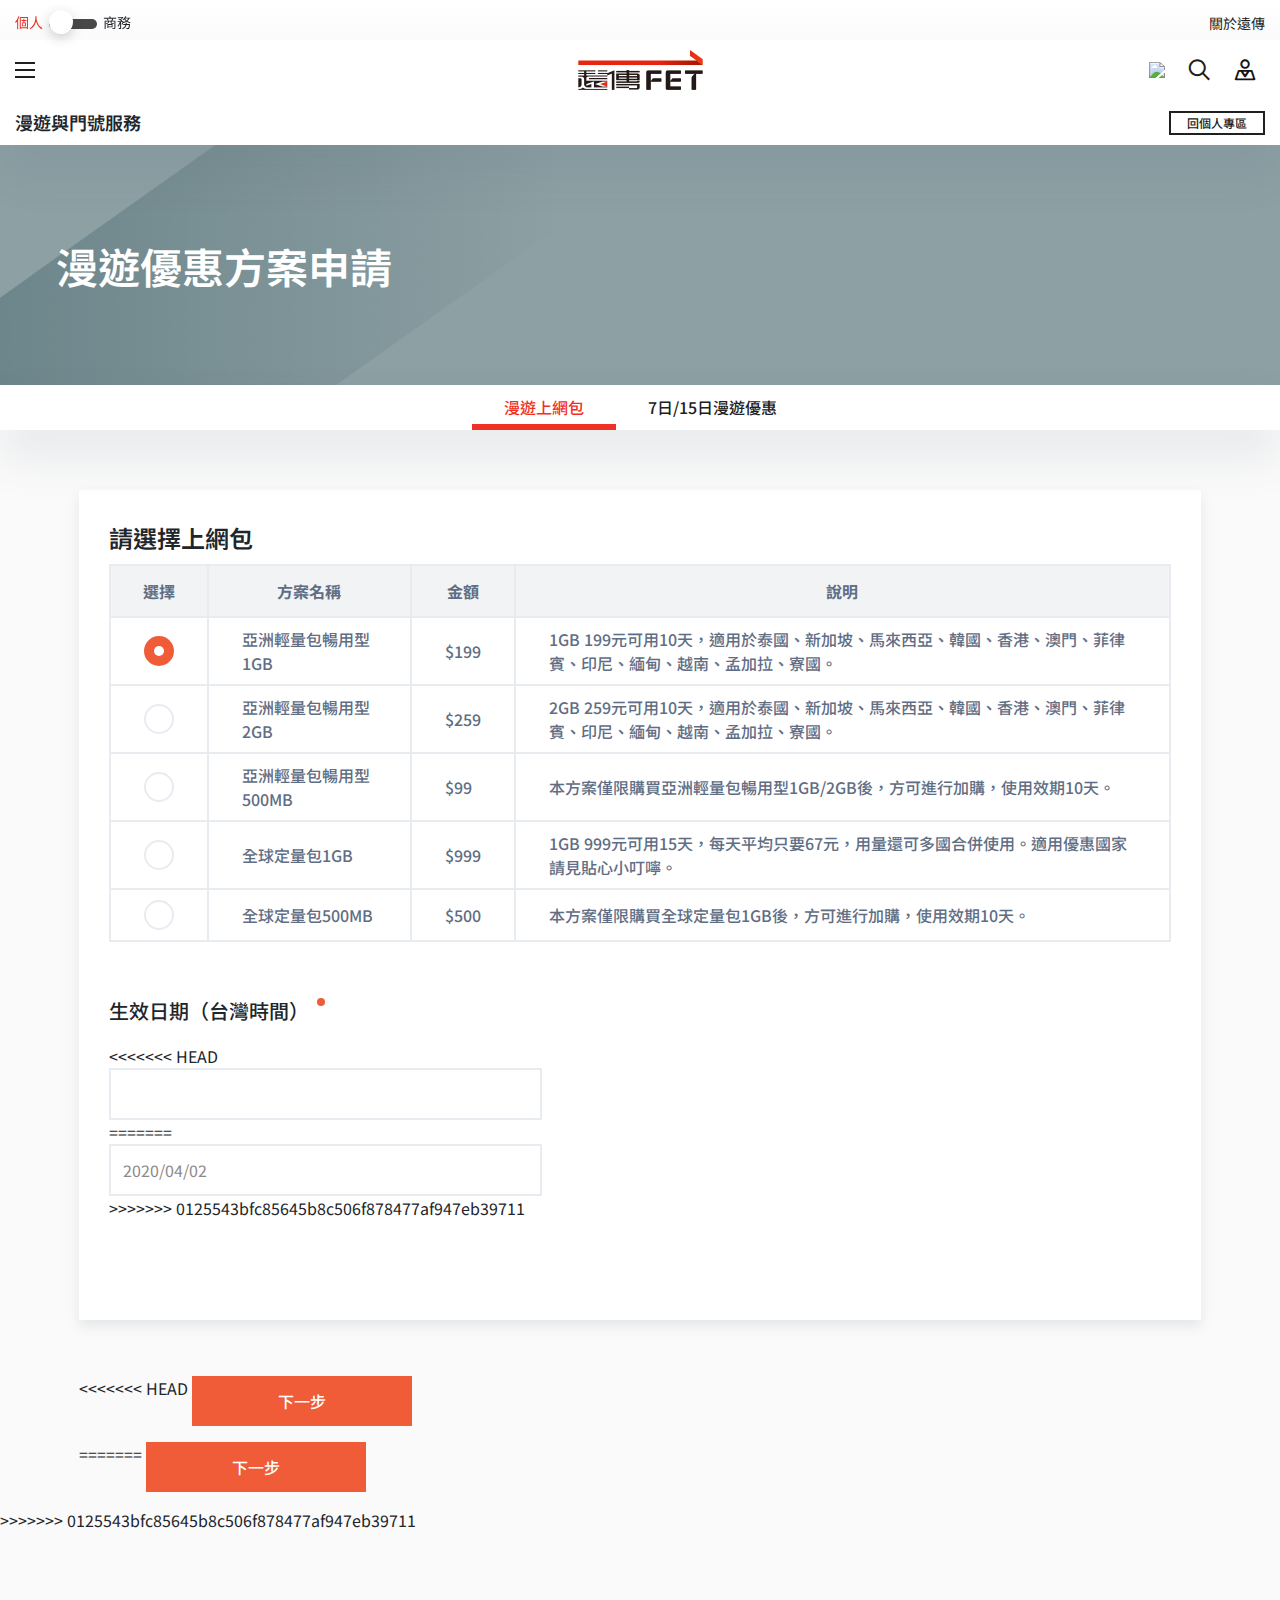
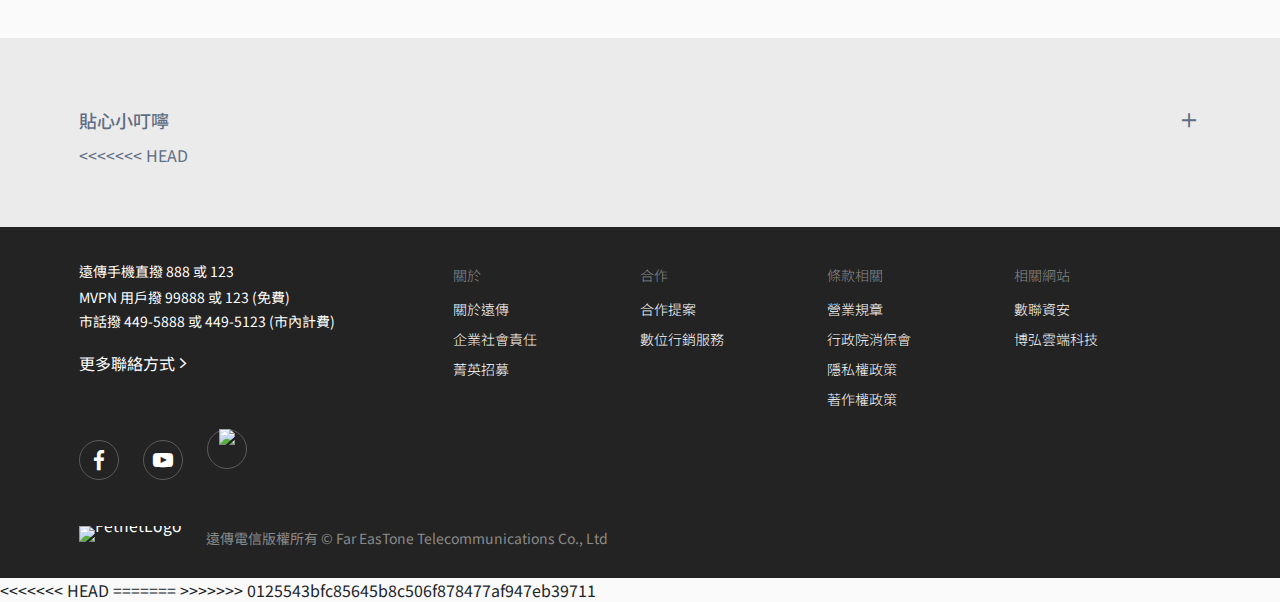
==== commit eb16b5cc: "update content" ====
--- a/e-service/roamingApplyInitPage.html
+++ b/e-service/roamingApplyInitPage.html
@@ -450,11 +450,16 @@
                 <label class="required">生效日期（台灣時間）</label>
                 <div class="row">
                   <div class="col-12 col-sm-12 col-md-5">
+<<<<<<< HEAD
                     <input type="text" value="" class="with-datepicker"/>
+=======
+                    <input type="text" value="2020/04/02" class="with-datepicker"/>
+>>>>>>> 0125543bfc85645b8c506f878477af947eb39711
                   </div>
                   <div class="col-6 col-sm-6 col-md-2">
                     <div class="fui-select">
                       <select name="address">
+<<<<<<< HEAD
                         <option value="00" selected="">00 時</option>
                         <option value="01">01 時</option>
                         <option value="02">02 時</option>
@@ -479,14 +484,23 @@
                         <option value="21">21 時</option>
                         <option value="22">22 時</option>
                         <option value="23">23 時</option>
+=======
+                        <option value="1" selected="">Option 1</option>
+                        <option value="2">Option 2</option>
+>>>>>>> 0125543bfc85645b8c506f878477af947eb39711
                       </select>
                     </div>
                   </div>
                   <div class="col-6 col-sm-6 col-md-2">
                     <div class="fui-select">
                       <select name="address">
+<<<<<<< HEAD
                         <option value="1" selected="">00 分</option>
                         <option value="2">30 分</option>
+=======
+                        <option value="1" selected="">Option 1</option>
+                        <option value="2">Option 2</option>
+>>>>>>> 0125543bfc85645b8c506f878477af947eb39711
                       </select>
                     </div>
                   </div>
@@ -494,6 +508,7 @@
               </div>
             </div>
             <div class="page-action">
+<<<<<<< HEAD
               <button class="fui-button is-primary is-large next">下一步</button>
             </div>
           </form>
@@ -511,13 +526,22 @@
             </div>
             <button id="submit" class="fui-button is-primary is-large disabled">確認</button>
           </section>
+=======
+              <button type="submit" class="fui-button is-primary is-large">下一步</button>
+            </div>
+          </form>
+>>>>>>> 0125543bfc85645b8c506f878477af947eb39711
         </div>
       </section>
       <section class="fui-section-collapse">
         <div class="fui-container">
           <div class="fui-collapse">
             <div role="button" class="collapse-header">貼心小叮嚀</div>
+<<<<<<< HEAD
             <div class="collapse-body">
+=======
+            <div style="height: 0px;" class="collapse-body">
+>>>>>>> 0125543bfc85645b8c506f878477af947eb39711
               <article>【全球定量包】<br/>1. 『全球定量包』適用國家，請見「活動網頁」。<br/>2. 『全球定量包1GB』於用戶申辦並收到優惠生效簡訊後連續15日(連續360小時有效)享1GB優惠，若於到期日前上網優惠傳輸量已用完，將無法於該優惠適用國家繼續上網。可選擇申辦加價購服務，以回復上網功能。<br/>3. 全球定量包500MB為加價購產品，需購買1GB後才能進行加購。<br/>4. 全球定量包優惠方案一經啟動後，即收取方案全額費用，無法退費。申裝前，請先確認旅行目的地屬於優惠適用國家，以使用本優惠上網。<br/>5. 全球定量包優惠方案生效期間，上網量提前用完則方案等同提前到期將無法上網。方案終止後，未用完之上網量將歸零不得遞延。流量使用完畢即斷網，若經使用無法申請退費或取消，無比例分攤收費。<br/>6. 全球定量包加價購方式：當漫遊上網傳輸使用達70%及98%時，系統會發送提醒通知，可回傳簡訊直接購買500MB。收到簡訊回覆1，即可加購(回傳加購簡訊不收費)。加購方案將於原方案結束後自動生效(全球定量包15日)，到期後方案終止，未用完之傳輸量將歸零且不得要求遞延、折現或為其他主張。<br/>7. 以上優惠方案僅適用於特定漫遊國家，需使用漫遊行動上網才享優惠，於非優惠國家(含船舶、航空)使用漫遊上網服務依一般國際漫遊上網費率收費。<br/>8. 若於漫遊期間欲使用4G訊號，請先確認漫遊地有提供4G訊號，以及手機支援當地4G頻段。若您出國前已開啟門號的數據漫遊服務，於國外漫遊時，僅在手機上自行關閉行動數據或數據漫遊服務功能，仍可能因手機本身資料自動更新等因素，產生些微傳輸量而有數據漫遊費用。<br/>9. 國際漫遊上網服務計價方式，依據上傳與下載之資料傳輸量計收，為避免產生額外之漫遊上網費用，請關閉行動數據、漫遊上網及手機同步等功能。<br/>10. 因經營成本及其他相關因素之變動，遠傳保留修改或終止本優惠費率與優惠活動之權利，詳細費率、優惠費率適用期間及活動內容以遠傳網站公告為主。
                           【亞洲輕量包暢用型】<br/>1. 『亞洲輕量包暢用型』適用國家，請見「活動網頁」。<br/>2. 『亞洲輕量包暢用型1GB/2GB』於用戶申辦並收到優惠生效簡訊後連續10日(連續240小時有效)享1GB/2GB優惠，若於到期日前上網優惠傳輸量已用完，將無法於該優惠適用國家繼續上網。可選擇申辦加價購服務，以回復上網功能。<br/>3. 亞洲輕量包暢用型500MB為加價購產品，需購買1GB後才能進行加購。<br/>4. 亞洲輕量包暢用型優惠方案一經啟動後，即收取方案全額費用，無法退費。申裝前，請先確認旅行目的地屬於優惠適用國家，以使用本優惠上網。<br/>5. 亞洲輕量包暢用型優惠方案生效期間，上網量提前用完則方案等同提前到期將無法上網。方案終止後，未用完之上網量將歸零不得遞延。流量使用完畢即斷網，若經使用無法申請退費或取消，無比例分攤收費。<br/>6. 亞洲輕量包暢用型加價購方式：當漫遊上網傳輸使用達70%及98%時，系統會發送提醒通知，可回傳簡訊直接購買500MB。收到簡訊回覆1，即可加購(回傳加購簡訊不收費)。加購方案將於原方案結束後自動生效( 亞洲輕量包暢用型10日)，到期後方案終止，未用完之傳輸量將歸零且不得要求遞延、折現或為其他主張。<br/>7. 以上優惠方案僅適用於特定漫遊國家，需使用漫遊行動上網才享優惠，於非優惠國家(含船舶、航空)使用漫遊上網服務依一般國際漫遊上網費率收費。<br/>8. 若於漫遊期間欲使用4G訊號，請先確認漫遊地有提供4G訊號，以及手機支援當地4G頻段。若您出國前已開啟門號的數據漫遊服務，於國外漫遊時，僅在手機上自行關閉行動數據或數據漫遊服務功能，仍可能因手機本身資料自動更新等因素，產生些微傳輸量而有數據漫遊費用。<br/>9. 國際漫遊上網服務計價方式依據上傳與下載之資料傳輸量計收，為避免產生額外之漫遊上網費用，請關閉行動數據、漫遊上網及手機同步等功能。<br/>10. 因經營成本及其他相關因素之變動，遠傳保留修改或終止本優惠費率與優惠活動之權利，詳細費率、優惠費率適用期間及活動內容以遠傳網站公告為主。
               </article>
@@ -572,6 +596,9 @@
     </footer>
     <script src="../js/lib.js"></script>
     <script src="../js/app.js"></script>
+<<<<<<< HEAD
     <script src="../js/roamingApplyPage.js"></script>
+=======
+>>>>>>> 0125543bfc85645b8c506f878477af947eb39711
   </body>
 </html>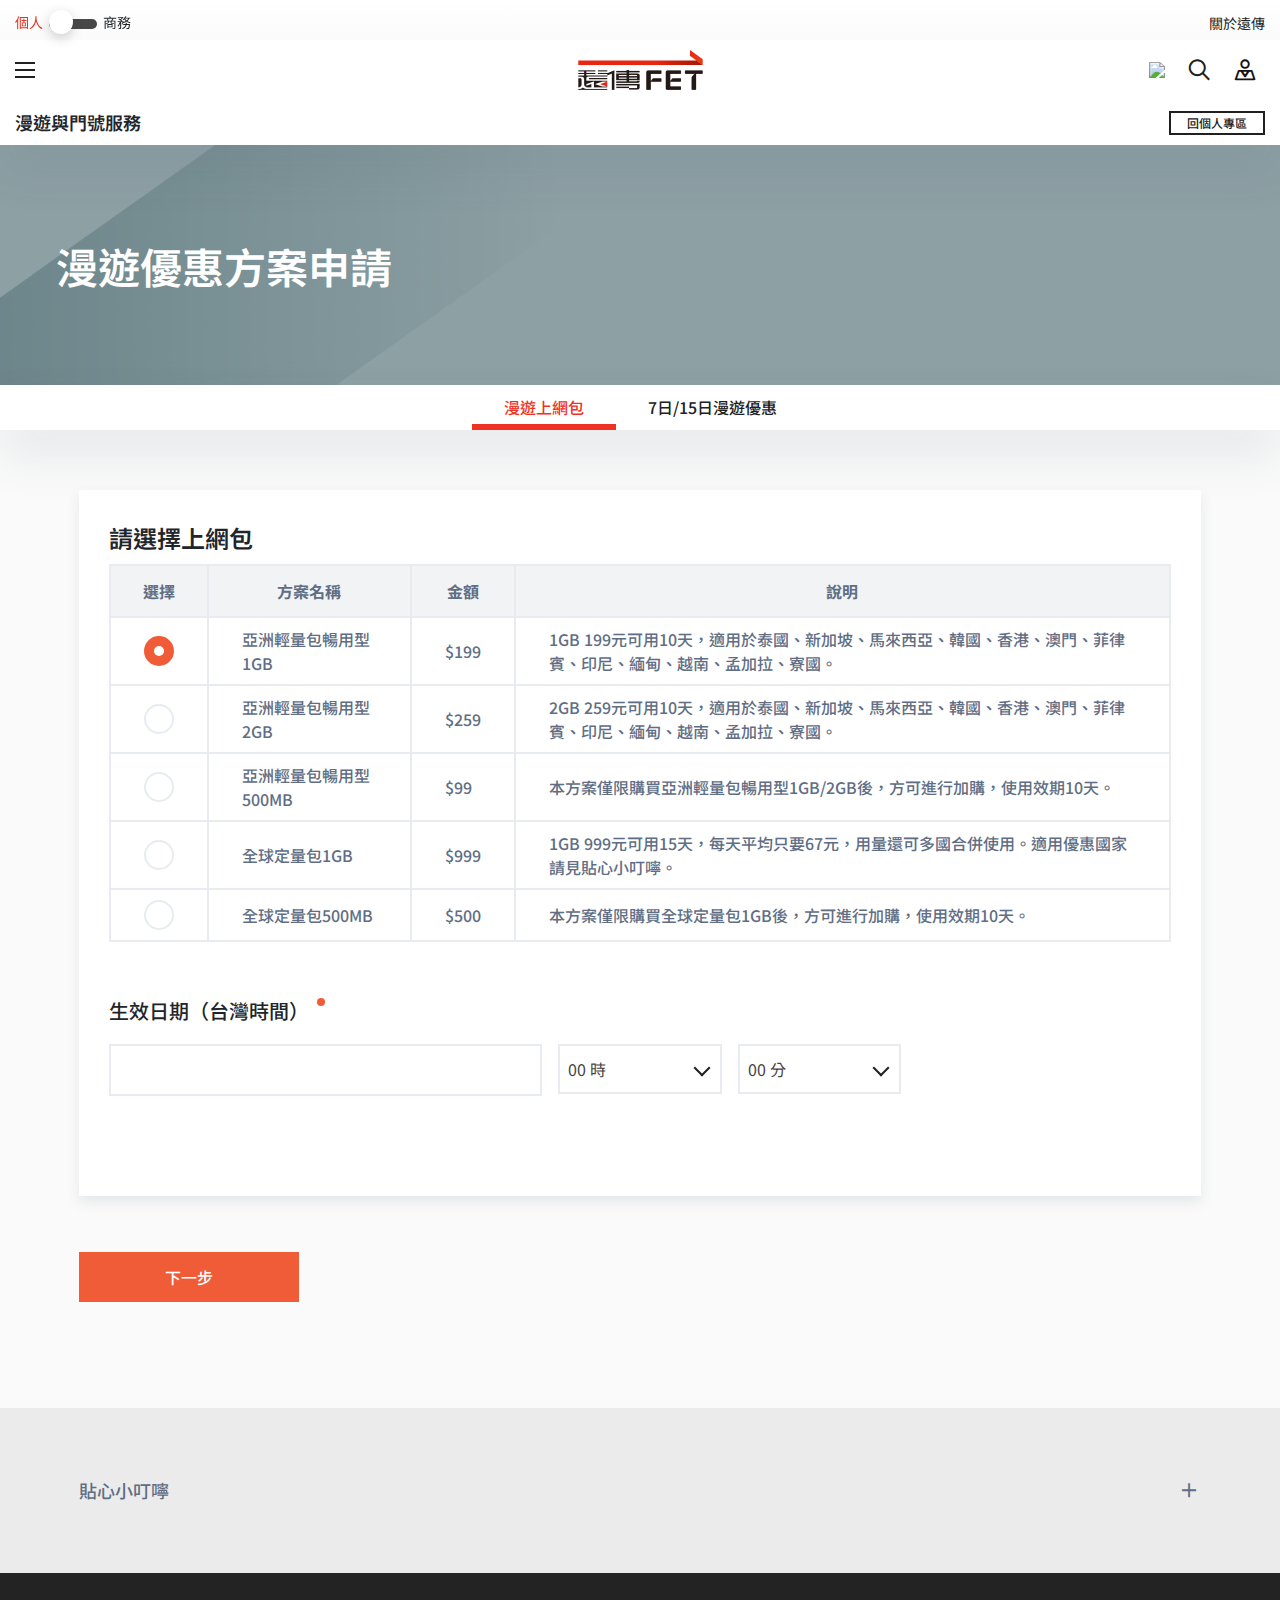
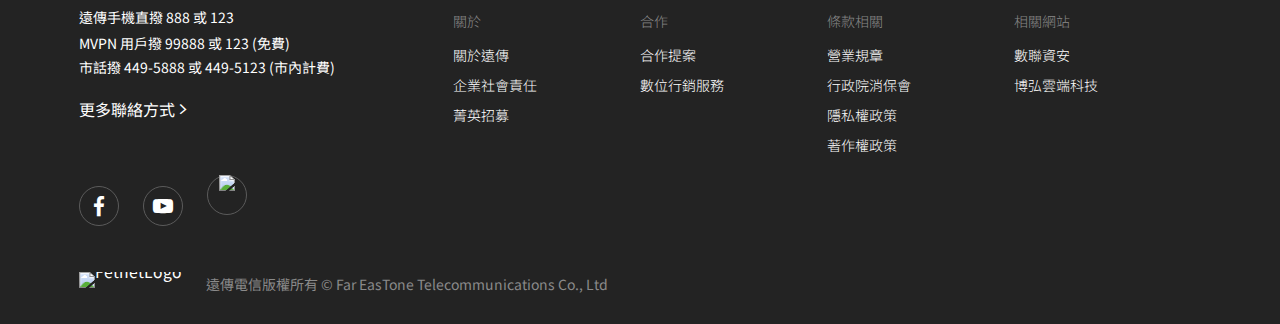
==== commit b81b7656: "update layout" ====
--- a/e-service/roamingApplyInitPage.html
+++ b/e-service/roamingApplyInitPage.html
@@ -450,16 +450,11 @@
                 <label class="required">生效日期（台灣時間）</label>
                 <div class="row">
                   <div class="col-12 col-sm-12 col-md-5">
-<<<<<<< HEAD
                     <input type="text" value="" class="with-datepicker"/>
-=======
-                    <input type="text" value="2020/04/02" class="with-datepicker"/>
->>>>>>> 0125543bfc85645b8c506f878477af947eb39711
                   </div>
                   <div class="col-6 col-sm-6 col-md-2">
                     <div class="fui-select">
                       <select name="address">
-<<<<<<< HEAD
                         <option value="00" selected="">00 時</option>
                         <option value="01">01 時</option>
                         <option value="02">02 時</option>
@@ -484,33 +479,21 @@
                         <option value="21">21 時</option>
                         <option value="22">22 時</option>
                         <option value="23">23 時</option>
-=======
-                        <option value="1" selected="">Option 1</option>
-                        <option value="2">Option 2</option>
->>>>>>> 0125543bfc85645b8c506f878477af947eb39711
                       </select>
                     </div>
                   </div>
                   <div class="col-6 col-sm-6 col-md-2">
                     <div class="fui-select">
                       <select name="address">
-<<<<<<< HEAD
                         <option value="1" selected="">00 分</option>
                         <option value="2">30 分</option>
-=======
-                        <option value="1" selected="">Option 1</option>
-                        <option value="2">Option 2</option>
->>>>>>> 0125543bfc85645b8c506f878477af947eb39711
                       </select>
                     </div>
                   </div>
                 </div>
               </div>
             </div>
-            <div class="page-action">
-<<<<<<< HEAD
-              <button class="fui-button is-primary is-large next">下一步</button>
-            </div>
+            <div class="page-action"><a class="fui-button is-primary is-large next">下一步</a></div>
           </form>
           <section class="passport-section">
             <h4>為保護您個人資料的安全，請輸入門號登記者的證照號碼以購買商品</h4>
@@ -526,22 +509,13 @@
             </div>
             <button id="submit" class="fui-button is-primary is-large disabled">確認</button>
           </section>
-=======
-              <button type="submit" class="fui-button is-primary is-large">下一步</button>
-            </div>
-          </form>
->>>>>>> 0125543bfc85645b8c506f878477af947eb39711
         </div>
       </section>
       <section class="fui-section-collapse">
         <div class="fui-container">
           <div class="fui-collapse">
             <div role="button" class="collapse-header">貼心小叮嚀</div>
-<<<<<<< HEAD
             <div class="collapse-body">
-=======
-            <div style="height: 0px;" class="collapse-body">
->>>>>>> 0125543bfc85645b8c506f878477af947eb39711
               <article>【全球定量包】<br/>1. 『全球定量包』適用國家，請見「活動網頁」。<br/>2. 『全球定量包1GB』於用戶申辦並收到優惠生效簡訊後連續15日(連續360小時有效)享1GB優惠，若於到期日前上網優惠傳輸量已用完，將無法於該優惠適用國家繼續上網。可選擇申辦加價購服務，以回復上網功能。<br/>3. 全球定量包500MB為加價購產品，需購買1GB後才能進行加購。<br/>4. 全球定量包優惠方案一經啟動後，即收取方案全額費用，無法退費。申裝前，請先確認旅行目的地屬於優惠適用國家，以使用本優惠上網。<br/>5. 全球定量包優惠方案生效期間，上網量提前用完則方案等同提前到期將無法上網。方案終止後，未用完之上網量將歸零不得遞延。流量使用完畢即斷網，若經使用無法申請退費或取消，無比例分攤收費。<br/>6. 全球定量包加價購方式：當漫遊上網傳輸使用達70%及98%時，系統會發送提醒通知，可回傳簡訊直接購買500MB。收到簡訊回覆1，即可加購(回傳加購簡訊不收費)。加購方案將於原方案結束後自動生效(全球定量包15日)，到期後方案終止，未用完之傳輸量將歸零且不得要求遞延、折現或為其他主張。<br/>7. 以上優惠方案僅適用於特定漫遊國家，需使用漫遊行動上網才享優惠，於非優惠國家(含船舶、航空)使用漫遊上網服務依一般國際漫遊上網費率收費。<br/>8. 若於漫遊期間欲使用4G訊號，請先確認漫遊地有提供4G訊號，以及手機支援當地4G頻段。若您出國前已開啟門號的數據漫遊服務，於國外漫遊時，僅在手機上自行關閉行動數據或數據漫遊服務功能，仍可能因手機本身資料自動更新等因素，產生些微傳輸量而有數據漫遊費用。<br/>9. 國際漫遊上網服務計價方式，依據上傳與下載之資料傳輸量計收，為避免產生額外之漫遊上網費用，請關閉行動數據、漫遊上網及手機同步等功能。<br/>10. 因經營成本及其他相關因素之變動，遠傳保留修改或終止本優惠費率與優惠活動之權利，詳細費率、優惠費率適用期間及活動內容以遠傳網站公告為主。
                           【亞洲輕量包暢用型】<br/>1. 『亞洲輕量包暢用型』適用國家，請見「活動網頁」。<br/>2. 『亞洲輕量包暢用型1GB/2GB』於用戶申辦並收到優惠生效簡訊後連續10日(連續240小時有效)享1GB/2GB優惠，若於到期日前上網優惠傳輸量已用完，將無法於該優惠適用國家繼續上網。可選擇申辦加價購服務，以回復上網功能。<br/>3. 亞洲輕量包暢用型500MB為加價購產品，需購買1GB後才能進行加購。<br/>4. 亞洲輕量包暢用型優惠方案一經啟動後，即收取方案全額費用，無法退費。申裝前，請先確認旅行目的地屬於優惠適用國家，以使用本優惠上網。<br/>5. 亞洲輕量包暢用型優惠方案生效期間，上網量提前用完則方案等同提前到期將無法上網。方案終止後，未用完之上網量將歸零不得遞延。流量使用完畢即斷網，若經使用無法申請退費或取消，無比例分攤收費。<br/>6. 亞洲輕量包暢用型加價購方式：當漫遊上網傳輸使用達70%及98%時，系統會發送提醒通知，可回傳簡訊直接購買500MB。收到簡訊回覆1，即可加購(回傳加購簡訊不收費)。加購方案將於原方案結束後自動生效( 亞洲輕量包暢用型10日)，到期後方案終止，未用完之傳輸量將歸零且不得要求遞延、折現或為其他主張。<br/>7. 以上優惠方案僅適用於特定漫遊國家，需使用漫遊行動上網才享優惠，於非優惠國家(含船舶、航空)使用漫遊上網服務依一般國際漫遊上網費率收費。<br/>8. 若於漫遊期間欲使用4G訊號，請先確認漫遊地有提供4G訊號，以及手機支援當地4G頻段。若您出國前已開啟門號的數據漫遊服務，於國外漫遊時，僅在手機上自行關閉行動數據或數據漫遊服務功能，仍可能因手機本身資料自動更新等因素，產生些微傳輸量而有數據漫遊費用。<br/>9. 國際漫遊上網服務計價方式依據上傳與下載之資料傳輸量計收，為避免產生額外之漫遊上網費用，請關閉行動數據、漫遊上網及手機同步等功能。<br/>10. 因經營成本及其他相關因素之變動，遠傳保留修改或終止本優惠費率與優惠活動之權利，詳細費率、優惠費率適用期間及活動內容以遠傳網站公告為主。
               </article>
@@ -596,9 +570,6 @@
     </footer>
     <script src="../js/lib.js"></script>
     <script src="../js/app.js"></script>
-<<<<<<< HEAD
     <script src="../js/roamingApplyPage.js"></script>
-=======
->>>>>>> 0125543bfc85645b8c506f878477af947eb39711
   </body>
 </html>--- a/css/main.css
+++ b/css/main.css
@@ -7375,6 +7375,10 @@
 
 .page-action {
   margin-top: 56px;
+}
+.page-action a.fui-button {
+  display: table-cell;
+  vertical-align: middle;
 }
 .page-action .fui-button {
   width: 100%;
@@ -17025,6 +17029,13 @@
   background-color: red !important;
 }
 
+.wrapperPage section .leftColumn::-webkit-scrollbar {
+  display: none;
+}
+.wrapperPage section .leftColumn {
+  -ms-overflow-style: none;
+  overflow: auto;
+}
 .wrapperPage section article.recommendBox {
   background-color: #fff;
   padding: 30px;
@@ -17038,18 +17049,38 @@
   background-color: initial;
   padding: 0;
 }
+.wrapperPage section article.recommendBox .tabs article.proDetailBox .detailBoxBd .descbox {
+  border: 0;
+}
+.wrapperPage section article.recommendBox .tabs article.proDetailBox .detailBoxBd .mainTitle {
+  padding: 30px 48px 24px 30px;
+  margin: 0;
+  border: 0;
+}
+.wrapperPage section article.recommendBox .tabs article.proDetailBox .detailBoxBd .mainTitle .close {
+  font-size: 0;
+  background-image: url("../resources/img/plus.svg");
+  transform: initial;
+  right: 48px;
+  top: 30px;
+}
+.wrapperPage section article.recommendBox .tabs article.proDetailBox .detailBoxBd .mainTitle .close.odd {
+  background-image: url("../resources/img/minus.svg");
+}
+.wrapperPage section article.recommendBox .tabs article.proDetailBox .detailBoxBd .mainTitle .subTitle {
+  font-size: 20px;
+  margin: 0;
+  padding: 0;
+}
+.wrapperPage section article.recommendBox .tabs article.proDetailBox .detailBoxBd .mainTitle .subTitle::after {
+  display: none;
+}
+.wrapperPage section article.recommendBox .tabs article.proDetailBox .detailBoxBd .open {
+  display: none;
+}
 .wrapperPage section article.recommendBox .tabs article.proDetailBox .leftColumn {
   width: calc( 100% - 236px );
   overflow: scroll;
-  -ms-overflow-style: none;
-}
-.wrapperPage section article.recommendBox .tabs article.proDetailBox .leftColumn::-webkit-scrollbar {
-  width: 0;
-  background: transparent;
-  display: none;
-}
-.wrapperPage section article.recommendBox .tabs article.proDetailBox .leftColumn::-webkit-scrollbar-thumb {
-  background: transparent;
 }
 .wrapperPage section article.recommendBox .tabs article.proDetailBox .leftColumn .accordion {
   padding: 0;
@@ -17365,11 +17396,12 @@
 }
 article.proDetailBox.postpaid .leftColumn .tabsBox .partbox {
   border: 0;
-  background-color: #F1F3F5;
+  background-color: #fff;
+  border: 2px solid #e8ecf0;
   margin: 12px 0 0 0;
 }
 article.proDetailBox.postpaid .leftColumn .tabsBox .partbox .unfoldBox {
-  background-color: #F1F3F5;
+  background-color: #fff;
   padding: 0 48px 0px 30px;
   margin: 0;
 }
@@ -17472,6 +17504,24 @@
     right: 15px;
   }
 }
+.shareBox iframe.line-it-button {
+  margin-top: 0;
+  background-image: url("../resources/img/line-share.svg") !important;
+  background-size: contain !important;
+}
+.shareBox a.facebook {
+  background-image: url("../resources/img/facebook-share.svg") !important;
+  background-size: contain !important;
+}
+.shareBox a.line[style] {
+  background-image: url("../resources/img/line-share.svg") !important;
+  background-size: contain !important;
+}
+.shareBox .title {
+  font-size: 16px;
+  color: #202020;
+}
+
 article.proDetailBox.postpaid .detailBoxHd {
   display: flex;
   flex-wrap: wrap;
@@ -17597,14 +17647,6 @@
 }
 .wrapperPage section .main.top10downNo .subtab {
   display: none;
-}
-.wrapperPage section .main.top10downNo .leftColumn::-webkit-scrollbar {
-  width: 0;
-  background: transparent;
-  overflow: scroll;
-}
-.wrapperPage section .main.top10downNo .leftColumn::-webkit-scrollbar-thumb {
-  background: #e8ecf0;
 }
 .wrapperPage section .main.top10downNo .leftColumn .subtab {
   display: block;
@@ -17836,7 +17878,7 @@
   font-weight: 600;
   margin-bottom: 1.75rem;
 }
-.wrapperPage section .main.top10downNo article.ratePlanBd .resultBox .rightColumn .mainTitle {
+.wrapperPage section .main.top10downNo article.ratePlanBd .resultBox .rightColumn .mainTitle a {
   font-size: 36px !important;
   color: #f05c38 !important;
   margin-bottom: 1.625rem !important;
@@ -17875,49 +17917,6 @@
 .wrapperPage section .main.top10downNo article.ratePlanBd .resultBox .rightColumn .desc {
   text-align: left;
   left: 2.625rem;
-}
-.wrapperPage section .main.top10downNo .detailBoxBd .descbox {
-  margin-top: 24px;
-  background-color: #fafafa;
-  border: none;
-  padding: 3.75rem;
-}
-.wrapperPage section .main.top10downNo .detailBoxBd .descbox .mainTitle {
-  font-size: 1rem;
-  color: #5f6e84;
-  margin-bottom: 1.875rem;
-  border: 0;
-}
-.wrapperPage section .main.top10downNo .detailBoxBd .descbox .mainTitle .close {
-  font-size: 0;
-  background-image: url("../resources/img/plus.svg");
-  transform: initial;
-  right: 48px;
-  top: 30px;
-}
-.wrapperPage section .main.top10downNo .detailBoxBd .descbox .mainTitle .close.odd {
-  background-image: url("../resources/img/minus.svg");
-}
-.wrapperPage section .main.top10downNo .detailBoxBd .descbox #descOpen_1 {
-  display: none;
-}
-.wrapperPage section .main.top10downNo .detailBoxBd .descbox .open {
-  font-size: 0;
-}
-.wrapperPage section .main.top10downNo .detailBoxBd .descbox .unfold {
-  max-height: 76px;
-}
-.wrapperPage section .main.top10downNo .detailBoxBd .descbox .unfold ol li {
-  font-size: 0.875rem;
-  line-height: 1.5rem;
-  color: #5f6e84;
-}
-.wrapperPage section .main.top10downNo .detailBoxBd .descbox .unfold.on {
-  max-height: initial;
-  padding-bottom: 60px;
-}
-.wrapperPage section .main.top10downNo a.open {
-  display: none;
 }
 
 @media screen and (max-width: 960px) {
@@ -18011,30 +18010,30 @@
     display: flex;
     min-height: 76px;
   }
-  .wrapperPage section .main.top10downNo article.ratePlanBd .resultBox {
+  .wrapperPage section .main.top10downNo .tabs.unit article.ratePlanBd .resultBox {
     margin-top: 0;
   }
-  .wrapperPage section .main.top10downNo article.ratePlanBd .resultBox .leftColumn {
+  .wrapperPage section .main.top10downNo .tabs.unit article.ratePlanBd .resultBox .leftColumn {
     width: 100%;
     height: auto !important;
   }
-  .wrapperPage section .main.top10downNo article.ratePlanBd .resultBox .leftColumn .text {
+  .wrapperPage section .main.top10downNo .tabs.unit article.ratePlanBd .resultBox .leftColumn .text {
     min-height: initial;
   }
-  .wrapperPage section .main.top10downNo article.ratePlanBd .resultBox .rightColumn {
+  .wrapperPage section .main.top10downNo .tabs.unit article.ratePlanBd .resultBox .rightColumn {
     width: 100%;
     height: auto;
     padding: 1.875rem 1.25rem;
     box-shadow: 0 6px 0.75rem 0 rgba(75, 88, 105, 0.12);
   }
-  .wrapperPage section .main.top10downNo article.ratePlanBd .resultBox .rightColumn .mainTitle[style] {
+  .wrapperPage section .main.top10downNo .tabs.unit article.ratePlanBd .resultBox .rightColumn .mainTitle[style] {
     font-size: 1.25rem;
   }
-  .wrapperPage section .main.top10downNo article.ratePlanBd .resultBox .rightColumn .btnDownBox {
+  .wrapperPage section .main.top10downNo .tabs.unit article.ratePlanBd .resultBox .rightColumn .btnDownBox {
     margin-top: 10px;
     margin-bottom: 3.75rem;
   }
-  .wrapperPage section .main.top10downNo article.ratePlanBd .resultBox .rightColumn .desc {
+  .wrapperPage section .main.top10downNo .tabs.unit article.ratePlanBd .resultBox .rightColumn .desc {
     position: relative;
     left: 0;
   }
@@ -18049,6 +18048,13 @@
   article.proDetailBox.postpaid .detailBoxHd .detailBox {
     width: 100%;
   }
+}
+.wrapperPage section .leftColumn::-webkit-scrollbar {
+  display: none;
+}
+.wrapperPage section .leftColumn {
+  -ms-overflow-style: none;
+  overflow: auto;
 }
 .wrapperPage section article.recommendBox {
   background-color: #fff;
@@ -18063,18 +18069,38 @@
   background-color: initial;
   padding: 0;
 }
+.wrapperPage section article.recommendBox .tabs article.proDetailBox .detailBoxBd .descbox {
+  border: 0;
+}
+.wrapperPage section article.recommendBox .tabs article.proDetailBox .detailBoxBd .mainTitle {
+  padding: 30px 48px 24px 30px;
+  margin: 0;
+  border: 0;
+}
+.wrapperPage section article.recommendBox .tabs article.proDetailBox .detailBoxBd .mainTitle .close {
+  font-size: 0;
+  background-image: url("../resources/img/plus.svg");
+  transform: initial;
+  right: 48px;
+  top: 30px;
+}
+.wrapperPage section article.recommendBox .tabs article.proDetailBox .detailBoxBd .mainTitle .close.odd {
+  background-image: url("../resources/img/minus.svg");
+}
+.wrapperPage section article.recommendBox .tabs article.proDetailBox .detailBoxBd .mainTitle .subTitle {
+  font-size: 20px;
+  margin: 0;
+  padding: 0;
+}
+.wrapperPage section article.recommendBox .tabs article.proDetailBox .detailBoxBd .mainTitle .subTitle::after {
+  display: none;
+}
+.wrapperPage section article.recommendBox .tabs article.proDetailBox .detailBoxBd .open {
+  display: none;
+}
 .wrapperPage section article.recommendBox .tabs article.proDetailBox .leftColumn {
   width: calc( 100% - 236px );
   overflow: scroll;
-  -ms-overflow-style: none;
-}
-.wrapperPage section article.recommendBox .tabs article.proDetailBox .leftColumn::-webkit-scrollbar {
-  width: 0;
-  background: transparent;
-  display: none;
-}
-.wrapperPage section article.recommendBox .tabs article.proDetailBox .leftColumn::-webkit-scrollbar-thumb {
-  background: transparent;
 }
 .wrapperPage section article.recommendBox .tabs article.proDetailBox .leftColumn .accordion {
   padding: 0;
@@ -18390,11 +18416,12 @@
 }
 article.proDetailBox.postpaid .leftColumn .tabsBox .partbox {
   border: 0;
-  background-color: #F1F3F5;
+  background-color: #fff;
+  border: 2px solid #e8ecf0;
   margin: 12px 0 0 0;
 }
 article.proDetailBox.postpaid .leftColumn .tabsBox .partbox .unfoldBox {
-  background-color: #F1F3F5;
+  background-color: #fff;
   padding: 0 48px 0px 30px;
   margin: 0;
 }
@@ -18497,6 +18524,24 @@
     right: 15px;
   }
 }
+.shareBox iframe.line-it-button {
+  margin-top: 0;
+  background-image: url("../resources/img/line-share.svg") !important;
+  background-size: contain !important;
+}
+.shareBox a.facebook {
+  background-image: url("../resources/img/facebook-share.svg") !important;
+  background-size: contain !important;
+}
+.shareBox a.line[style] {
+  background-image: url("../resources/img/line-share.svg") !important;
+  background-size: contain !important;
+}
+.shareBox .title {
+  font-size: 16px;
+  color: #202020;
+}
+
 article.proDetailBox.postpaid .detailBoxHd {
   display: flex;
   flex-wrap: wrap;
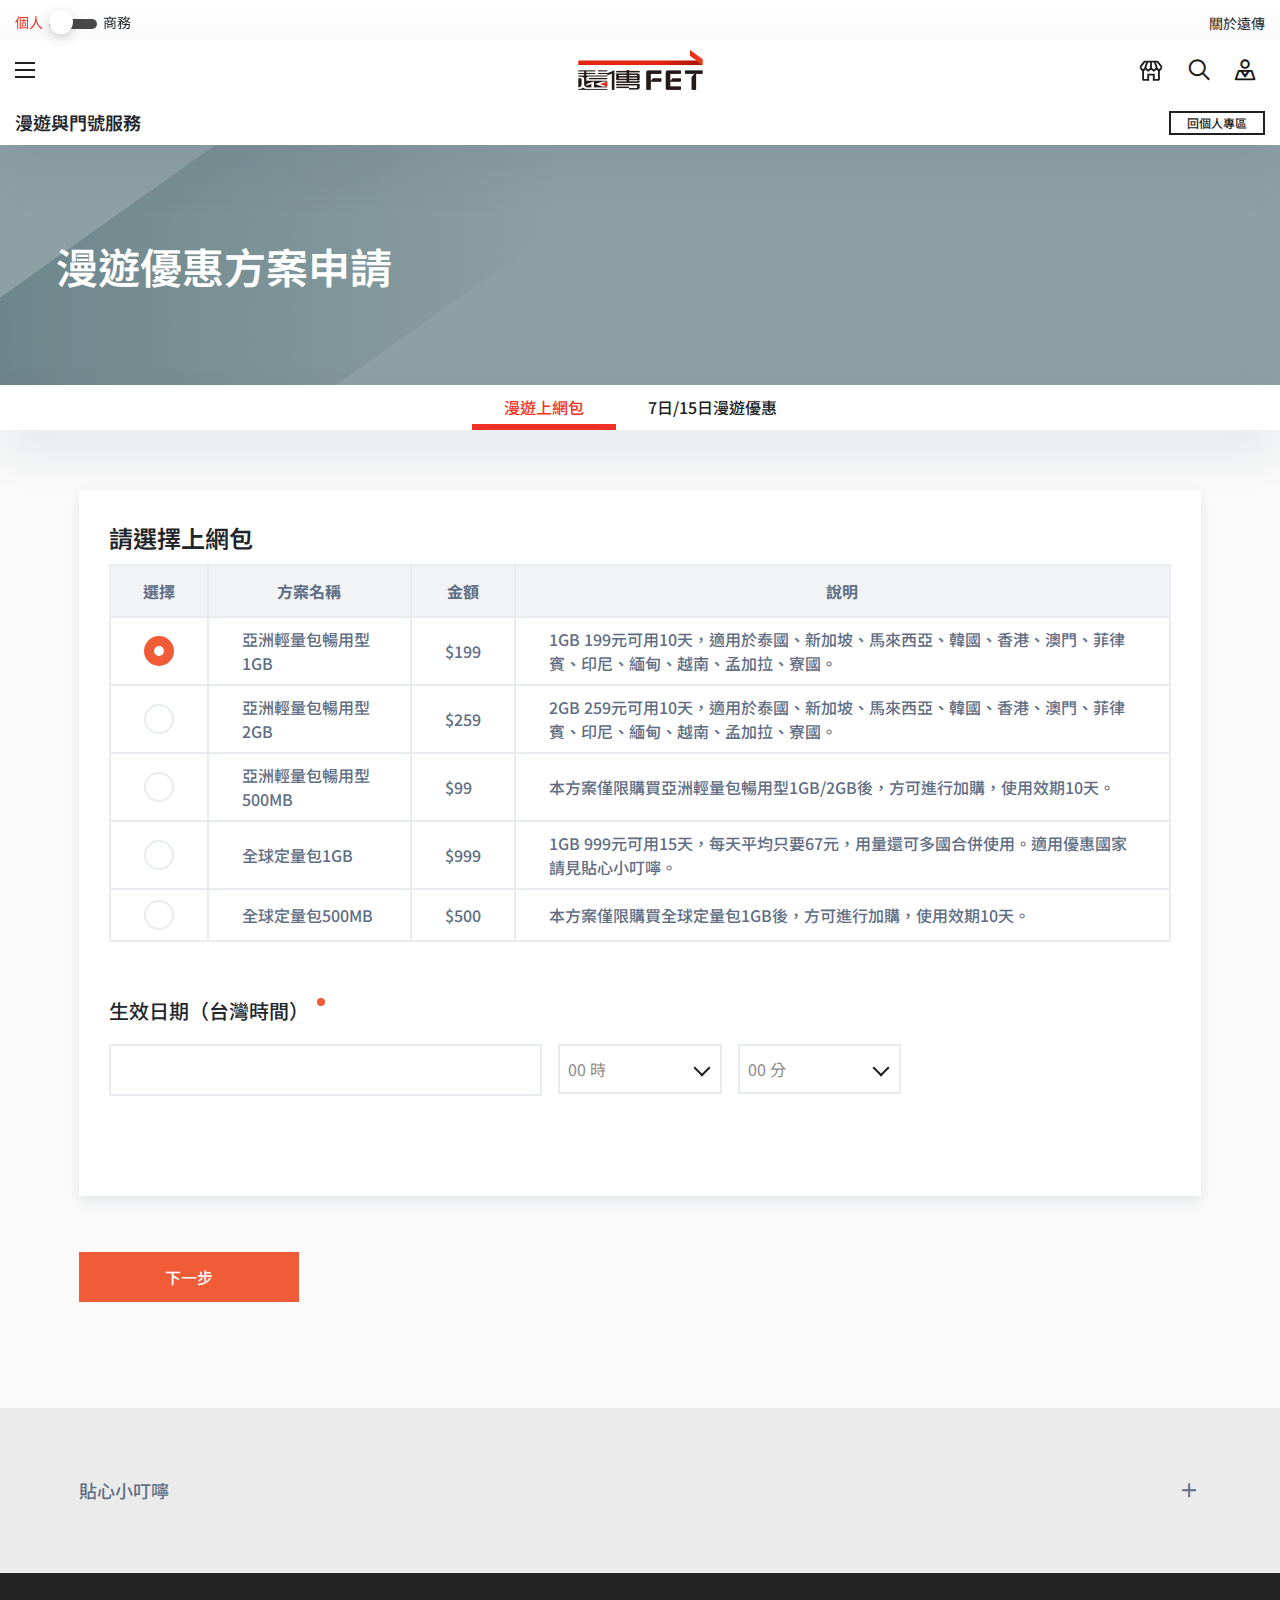
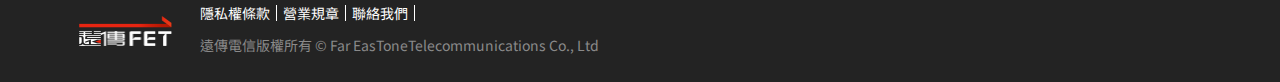
==== commit d3faf158: "update layout" ====
--- a/e-service/roamingApplyInitPage.html
+++ b/e-service/roamingApplyInitPage.html
@@ -29,7 +29,7 @@
             </div>
             <div class="navbar-center"><a id="brand" href="/ebu/index" class="navbar-item brand"><img src="/resources/common/images/fetnet-logo.png" alt=""/></a></div>
             <div class="navbar-right">
-              <button class="navbar-item d-none d-md-inline-block"><img src="./resources/common/images/e-store.svg" width="28"/></button>
+              <button class="navbar-item d-none d-md-inline-block"><img src="../resources/common/images/e-store.svg" width="28"/></button>
               <button id="search-trigger" class="navbar-item"><i class="icon-search"></i></button>
               <div to="/index" class="navbar-item d-none d-md-inline-block">
                 <div class="fui-dropdown is-right is-top">
@@ -315,7 +315,7 @@
       </div>
       <section style="background-image: url(&quot;/resources/e-service/images/cbu-form-banner-1440-x-156.png&quot;);" class="fui-banner is-form">
         <div class="fui-container">
-          <h1>漫遊優惠方案申請</h1>
+          <h1 class="no-break">漫遊優惠方案申請</h1>
         </div>
       </section>
       <div class="fui-nav-tab is-content-1">
@@ -334,6 +334,12 @@
                       <div class="text">7日/15日漫遊優惠</div>
                     </div></a>
                 </div>
+              </div>
+              <div class="fui-select static-selector">
+                <select name="address">
+                  <option value="1" selected="">漫遊上網包</option>
+                  <option value="2">7日/15日漫遊優惠</option>
+                </select>
               </div>
             </div>
           </div>
@@ -524,47 +530,14 @@
         </div>
       </section>
     </main>
-    <footer class="fui-footer">
+    <footer class="fui-footer blank-footer">
       <div class="fui-container">
-        <div space="2" class="MuiGrid-root MuiGrid-container">
-          <div class="MuiGrid-root MuiGrid-item MuiGrid-grid-xs-12 MuiGrid-grid-sm-12 MuiGrid-grid-md-4">
-            <div>
-              <p class="text-sm phone-promo mb-0">遠傳手機直撥 <em>888</em> 或 <em>123</em><br/></p>
-              <p class="text-sm">MVPN 用戶撥 99888 或 123 (免費)<br/>              市話撥 449-5888 或 449-5123 (市內計費)</p>
-            </div><a href="/content/ebu/tw/help-center/contact-us.html"><span class="text">更多聯絡方式</span><i class="icon-chevron-right"></i></a>
-            <div class="social-links"><a href="https://www.facebook.com/fareastone/" to="https://www.facebook.com/fareastone/" role="button" class="socail-item"><i class="icon-facebook"></i></a><a href="https://www.youtube.com/channel/UCp0ZhOIM9JiiF-7Np3asKbg" to="https://www.youtube.com/channel/UCp0ZhOIM9JiiF-7Np3asKbg" role="button" class="socail-item"><i class="icon-youtube"></i></a><a href="https://www.youtube.com/channel/UCp0ZhOIM9JiiF-7Np3asKbg" to="https://www.youtube.com/channel/UCp0ZhOIM9JiiF-7Np3asKbg" role="button" class="socail-item"><img src="./resources/common/images/aishiteru.png" height="40"/></a></div>
-          </div>
-          <div class="MuiGrid-root MuiGrid-item MuiGrid-grid-xs-12 MuiGrid-grid-sm-12 MuiGrid-grid-md-8">
-            <div space="1" class="MuiGrid-root MuiGrid-container">
-              <div class="MuiGrid-root MuiGrid-item MuiGrid-grid-xs-12 MuiGrid-grid-sm-12 MuiGrid-grid-md-3">
-                <div class="fui-collapse response-collapse">
-                  <h6 role="button" class="collapse-header mobile-collapse-header">關於</h6>
-                  <div role="menu" tabindex="-1" class="fui-menu mobile-collapse"><a href="https://www.fetnet.net/corporate/index.html" role="button" to="https://www.fetnet.net/corporate/index.html" class="fui-item"><span class="content">關於遠傳</span></a><a href="https://www.fetnet.net/corporate/SocietyManage.html" role="button" to="https://www.fetnet.net/corporate/SocietyManage.html" class="fui-item"><span class="content">企業社會責任</span></a><a href="https://www.fetnet.net/corporate/hr/index.html" role="button" to="https://www.fetnet.net/corporate/hr/index.html" class="fui-item"><span class="content">菁英招募</span></a></div>
-                </div>
-              </div>
-              <div class="MuiGrid-root MuiGrid-item MuiGrid-grid-xs-12 MuiGrid-grid-sm-12 MuiGrid-grid-md-3">
-                <div class="fui-collapse response-collapse">
-                  <h6 role="button" class="collapse-header mobile-collapse-header">合作</h6>
-                  <div role="menu" tabindex="-1" class="fui-menu mobile-collapse"><a href="https://www.fetnet.net/online_proposal/home.jsp" role="button" to="https://www.fetnet.net/online_proposal/home.jsp" class="fui-item"><span class="content">合作提案</span></a><a href="https://www.fetnet.net/mediad/" role="button" to="https://www.fetnet.net/mediad/" class="fui-item"><span class="content">數位行銷服務</span></a></div>
-                </div>
-              </div>
-              <div class="MuiGrid-root MuiGrid-item MuiGrid-grid-xs-12 MuiGrid-grid-sm-12 MuiGrid-grid-md-3">
-                <div class="fui-collapse response-collapse">
-                  <h6 role="button" class="collapse-header mobile-collapse-header">條款相關</h6>
-                  <div role="menu" tabindex="-1" class="fui-menu mobile-collapse"><a href="https://www.fetnet.net/corporate/FETnetRule.html" role="button" to="https://www.fetnet.net/corporate/FETnetRule.html" class="fui-item"><span class="content">營業規章</span></a><a href="https://cpc.ey.gov.tw/ " role="button" to="https://cpc.ey.gov.tw/ " class="fui-item"><span class="content">行政院消保會</span></a><a href="https://www.fetnet.net/information/privacy.html" role="button" to="https://www.fetnet.net/information/privacy.html" class="fui-item"><span class="content">隱私權政策</span></a><a href="https://www.fetnet.net/information/copyright.html" role="button" to="https://www.fetnet.net/information/copyright.html" class="fui-item"><span class="content">著作權政策</span></a></div>
-                </div>
-              </div>
-              <div class="MuiGrid-root MuiGrid-item MuiGrid-grid-xs-12 MuiGrid-grid-sm-12 MuiGrid-grid-md-3">
-                <div class="fui-collapse response-collapse">
-                  <h6 role="button" class="collapse-header mobile-collapse-header">相關網站</h6>
-                  <div role="menu" tabindex="-1" class="fui-menu mobile-collapse"><a href="https://www.issdu.com.tw/ " role="button" to="https://www.issdu.com.tw/ " class="fui-item"><span class="content">數聯資安</span></a><a href="https://www.nextlink.com.tw/" role="button" to="https://www.nextlink.com.tw/" class="fui-item"><span class="content">博弘雲端科技</span></a></div>
-                </div>
-              </div>
-            </div>
-          </div>
-        </div>
         <div space="1" class="MuiGrid-root copyright MuiGrid-container">
-          <div class="MuiGrid-root MuiGrid-item MuiGrid-grid-xs-12 MuiGrid-grid-sm-12 MuiGrid-grid-md-12"><a href="/content/ebu/tw/index/micro-business.html"><img src="./resources/common/images/fetnet-footer-logo.png" alt="FetnetLogo" height="30"/></a><span class="text-sm is-text-gray100">遠傳電信版權所有 © Far EasTone<span class="d-none d-md-inline"> Telecommunications Co., Ltd</span></span></div>
+          <div class="MuiGrid-root MuiGrid-item MuiGrid-grid-xs-12 MuiGrid-grid-sm-12 MuiGrid-grid-md-12">
+            <div class="footer-fetnet"><a href="/content/ebu/tw/index/micro-business.html"><img src="../resources/common/images/fetnet-footer-logo.png" alt="FetnetLogo" height="30"/></a>
+              <div class="links"><a href=""><small>隱私權條款</small></a><a href=""><small>營業規章</small></a><a href=""><small>聯絡我們</small></a><span class="text-sm is-text-gray100">遠傳電信版權所有 © Far EasTone<span class="d-none d-md-inline"> Telecommunications Co., Ltd</span></span></div>
+            </div>
+          </div>
         </div>
       </div>
     </footer>
--- a/css/main.css
+++ b/css/main.css
@@ -17029,17 +17029,15 @@
   background-color: red !important;
 }
 
-.wrapperPage section .leftColumn::-webkit-scrollbar {
-  display: none;
-}
-.wrapperPage section .leftColumn {
-  -ms-overflow-style: none;
-  overflow: auto;
-}
 .wrapperPage section article.recommendBox {
   background-color: #fff;
   padding: 30px;
   box-shadow: 0 6px 12px 0 rgba(75, 88, 105, 0.12);
+}
+.wrapperPage section article.recommendBox * > ::-webkit-scrollbar {
+  display: none;
+  -ms-overflow-style: none;
+  overflow: auto;
 }
 .wrapperPage section article.recommendBox .tabs article.proDetailBox {
   padding: 0;
@@ -17085,13 +17083,17 @@
 .wrapperPage section article.recommendBox .tabs article.proDetailBox .leftColumn .accordion {
   padding: 0;
   border: 0;
-  background-color: #F1F3F5;
+  background-color: #fff;
+  border: 2px solid #F1F3F5;
+}
+.wrapperPage section article.recommendBox .tabs article.proDetailBox .leftColumn .accordion.open {
+  display: block;
 }
 .wrapperPage section article.recommendBox .tabs article.proDetailBox .leftColumn .accordion .open {
   display: none;
 }
 .wrapperPage section article.recommendBox .tabs article.proDetailBox .leftColumn .accordion .mainTitle {
-  background-color: #F1F3F5;
+  background-color: #fff;
   border: 0;
   box-shadow: none;
   padding: 30px;
@@ -18049,17 +18051,15 @@
     width: 100%;
   }
 }
-.wrapperPage section .leftColumn::-webkit-scrollbar {
-  display: none;
-}
-.wrapperPage section .leftColumn {
-  -ms-overflow-style: none;
-  overflow: auto;
-}
 .wrapperPage section article.recommendBox {
   background-color: #fff;
   padding: 30px;
   box-shadow: 0 6px 12px 0 rgba(75, 88, 105, 0.12);
+}
+.wrapperPage section article.recommendBox * > ::-webkit-scrollbar {
+  display: none;
+  -ms-overflow-style: none;
+  overflow: auto;
 }
 .wrapperPage section article.recommendBox .tabs article.proDetailBox {
   padding: 0;
@@ -18105,13 +18105,17 @@
 .wrapperPage section article.recommendBox .tabs article.proDetailBox .leftColumn .accordion {
   padding: 0;
   border: 0;
-  background-color: #F1F3F5;
+  background-color: #fff;
+  border: 2px solid #F1F3F5;
+}
+.wrapperPage section article.recommendBox .tabs article.proDetailBox .leftColumn .accordion.open {
+  display: block;
 }
 .wrapperPage section article.recommendBox .tabs article.proDetailBox .leftColumn .accordion .open {
   display: none;
 }
 .wrapperPage section article.recommendBox .tabs article.proDetailBox .leftColumn .accordion .mainTitle {
-  background-color: #F1F3F5;
+  background-color: #fff;
   border: 0;
   box-shadow: none;
   padding: 30px;
@@ -18614,3 +18618,81 @@
 .main.even.min {
   display: none !important;
 }
+
+main .fui-banner .no-break {
+  max-width: initial;
+}
+
+.fui-nav-tab.is-content-1 {
+  background-color: #fff;
+}
+
+section.form-section .with-datepicker {
+  color: #202020;
+  font-weight: 500;
+}
+section.form-section .select2-container--default .select2-selection--single .select2-selection__rendered {
+  font-weight: 400;
+  color: #8a8a8a;
+}
+section.form-section .select2-container--default .select2-selection--single .select2-selection__rendered.active {
+  font-weight: 500;
+  color: #202020;
+}
+
+.fui-select.static-selector {
+  display: none;
+}
+
+@media screen and (max-width: 960px) {
+  .fui-select.static-selector {
+    display: block;
+    position: absolute;
+    left: 0;
+    top: 0;
+    width: 100%;
+    height: 60px;
+  }
+  .fui-select.static-selector .select2-selection {
+    border: 0 !important;
+    height: 60px !important;
+  }
+  .fui-select.static-selector span.select2 {
+    height: 100%;
+  }
+  .fui-select.static-selector span.select2-selection__rendered {
+    padding-left: 15px;
+    font-weight: 500;
+  }
+
+  .select2-container ul.select2-results__options {
+    transition: all 0.5s ease-in;
+  }
+  .select2-container li.select2-results__option {
+    height: 72px;
+    vertical-align: middle;
+    display: flex;
+    align-items: center;
+    font-weight: 500;
+    background: #fff !important;
+    color: #202020 !important;
+    padding: 6px 15px;
+    border-bottom: 1px solid #e8ecf0;
+    position: relative;
+  }
+  .select2-container li.select2-results__option--highlighted::after {
+    content: "";
+    position: absolute;
+    right: 15px;
+    top: -5px;
+    bottom: 0;
+    margin: auto;
+    width: 12px;
+    height: 7px;
+    border-left: 3px solid #d3060f;
+    border-bottom: 3px solid #d3060f;
+    -webkit-transform: rotate(-45deg);
+    transform: rotate(-45deg);
+    background-color: none !important;
+  }
+}
